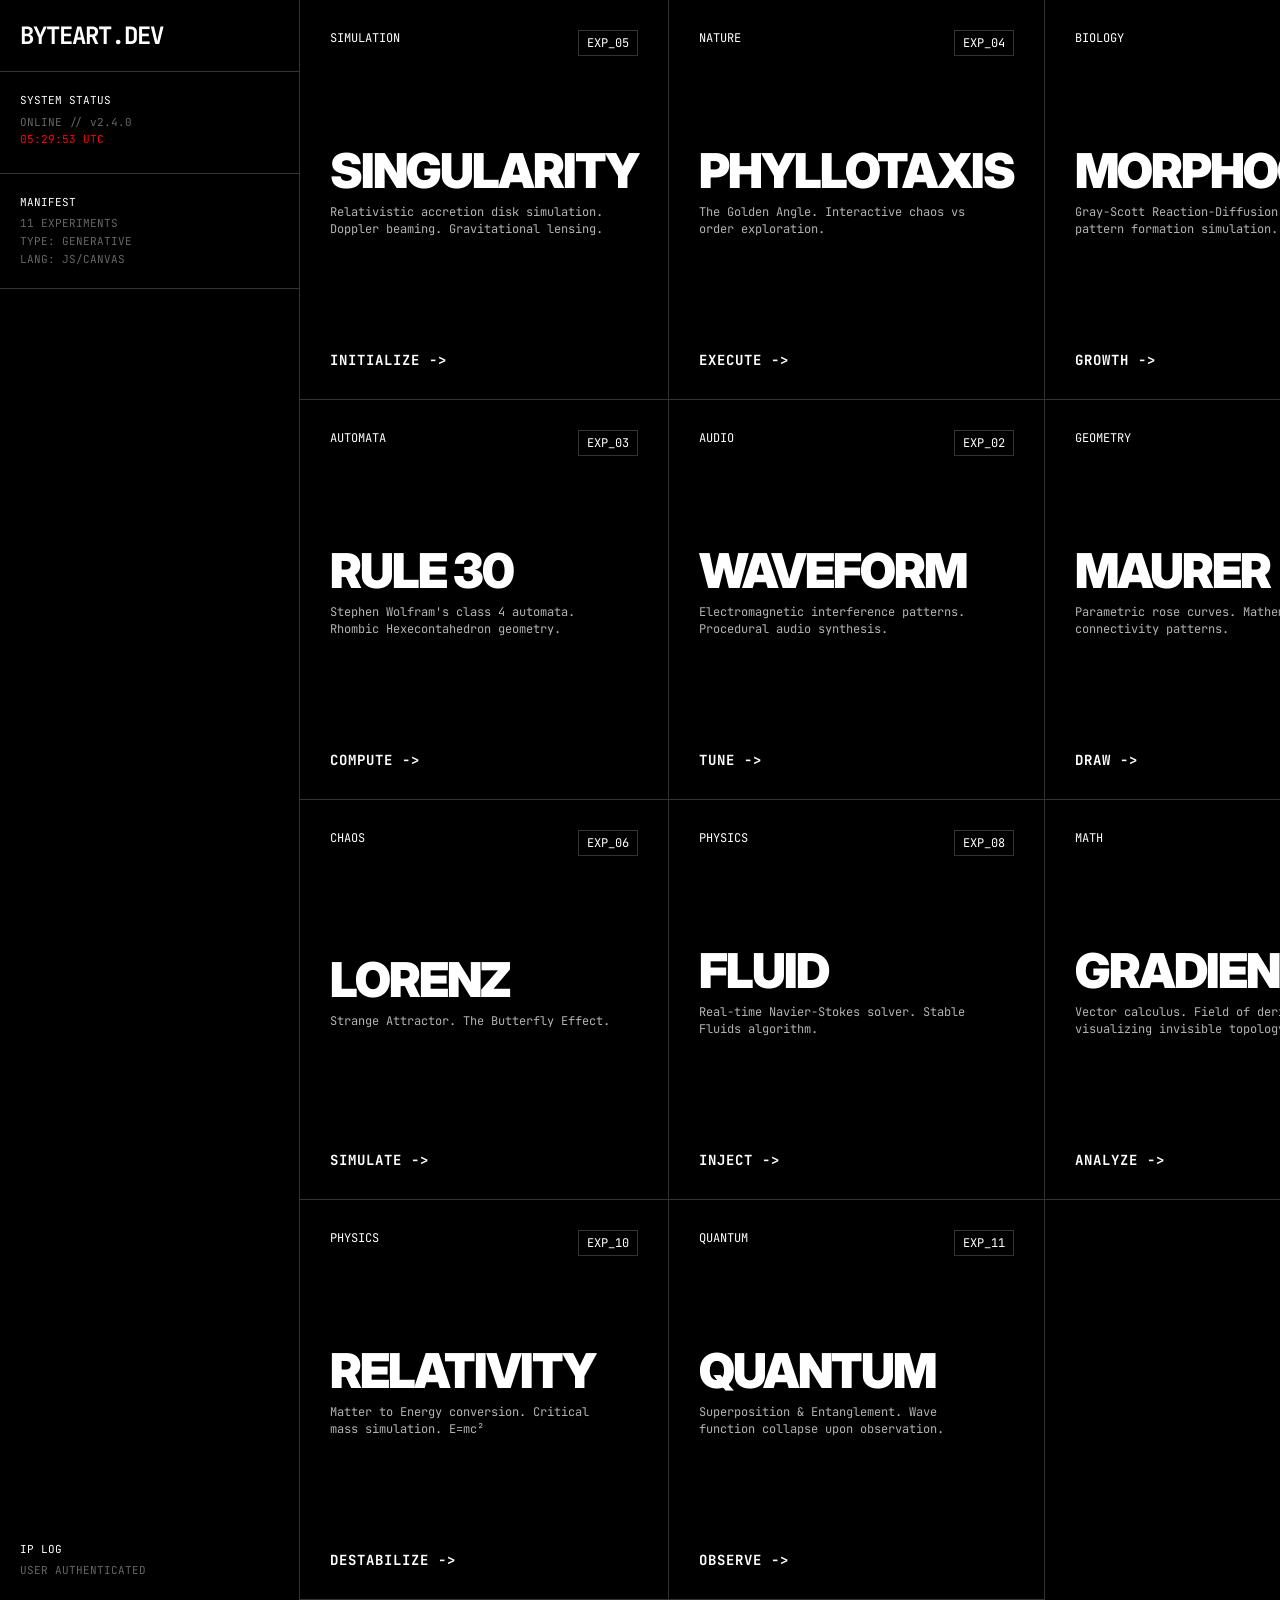
==== index.html @ d31d40f0 "Add files via upload" ====
<!DOCTYPE html>
<html lang="en">

<head>
    <meta charset="UTF-8">
    <meta name="viewport" content="width=device-width, initial-scale=1.0">
    <title>BYTEART // ARCHIVE</title>
    <link rel="icon" type="image/png" href="favicon.png">
    <link rel="preconnect" href="https://fonts.googleapis.com">
    <link rel="preconnect" href="https://fonts.gstatic.com" crossorigin>
    <link
        href="https://fonts.googleapis.com/css2?family=Inter:wght@400;700;900&family=JetBrains+Mono:wght@400;700&display=swap"
        rel="stylesheet">
    <style>
        :root {
            --bg: #000000;
            --fg: #ffffff;
            --grid: #333333;
            --accent: #ff0000;
            /* System Error Red */
            --term: #00ff00;
            /* Terminal Green */
        }

        * {
            box-sizing: border-box;
        }

        body {
            background-color: var(--bg);
            color: var(--fg);
            font-family: 'Inter', sans-serif;
            margin: 0;
            padding: 0;
            font-size: 14px;
            overflow-x: hidden;
        }

        /* GRID SYSTEM */
        .container {
            display: grid;
            grid-template-columns: 300px 1fr;
            min-height: 100vh;
        }

        aside {
            border-right: 1px solid var(--grid);
            padding: 0;
            display: flex;
            flex-direction: column;
        }

        .brand {
            padding: 20px;
            border-bottom: 1px solid var(--grid);
            font-family: 'JetBrains Mono', monospace;
            font-size: 24px;
            font-weight: 700;
            letter-spacing: -1px;
            text-transform: uppercase;
            cursor: default;
        }

        .meta-block {
            padding: 20px;
            border-bottom: 1px solid var(--grid);
            font-family: 'JetBrains Mono', monospace;
            font-size: 11px;
            color: #666;
            line-height: 1.6;
        }

        .meta-block span {
            display: block;
            color: #fff;
            margin-bottom: 4px;
        }

        main {
            display: grid;
            grid-template-columns: repeat(3, 1fr);
            grid-auto-rows: 400px;
        }

        /* CARD BLOCK - Converted to DIV for dual actions */
        .block {
            border-right: 1px solid var(--grid);
            border-bottom: 1px solid var(--grid);
            padding: 30px;
            position: relative;
            display: flex;
            flex-direction: column;
            justify-content: space-between;
            text-decoration: none;
            color: var(--fg);
            transition: all 0.1s linear;
            background: var(--bg);
            cursor: pointer;
        }

        .block:hover {
            background: var(--fg);
            color: var(--bg);
        }

        .block-header {
            display: flex;
            justify-content: space-between;
            align-items: flex-start;
            font-family: 'JetBrains Mono', monospace;
            font-size: 12px;
            text-transform: uppercase;
        }

        .header-end {
            display: flex;
            gap: 10px;
            align-items: center;
        }

        .id-tag {
            border: 1px solid var(--grid);
            padding: 4px 8px;
        }

        .block:hover .id-tag {
            border-color: var(--bg);
        }

        /* SOURCE BUTTON */
        .src-btn {
            font-size: 10px;
            opacity: 0;
            /* Hidden by default */
            font-weight: bold;
        }

        .src-btn:hover {
            text-decoration: underline;
        }

        .block:hover .src-btn {
            opacity: 1;
        }

        h2 {
            font-size: 48px;
            margin: 0;
            letter-spacing: -2px;
            line-height: 0.9;
            font-weight: 900;
        }

        p {
            font-family: 'JetBrains Mono', monospace;
            font-size: 12px;
            max-width: 280px;
            line-height: 1.4;
            margin-bottom: 20px;
            opacity: 0.7;
        }

        .block:hover p {
            opacity: 1;
        }

        .action {
            font-family: 'JetBrains Mono', monospace;
            text-transform: uppercase;
            font-weight: 700;
            letter-spacing: 1px;
        }

        .action::after {
            content: ' ->';
        }

        /* MODAL (HEX DUMP) */
        #term-modal {
            display: none;
            /* Hidden */
            position: fixed;
            top: 0;
            left: 0;
            width: 100vw;
            height: 100vh;
            background: rgba(0, 0, 0, 0.85);
            z-index: 10000;
            justify-content: center;
            align-items: center;
            backdrop-filter: blur(5px);
        }

        #term-window {
            width: 800px;
            height: 600px;
            background: #000;
            border: 1px solid var(--term);
            display: flex;
            flex-direction: column;
            box-shadow: 0 0 20px rgba(0, 255, 0, 0.2);
        }

        #term-head {
            background: var(--term);
            color: #000;
            padding: 5px 10px;
            font-family: 'JetBrains Mono', monospace;
            font-weight: bold;
            display: flex;
            justify-content: space-between;
            font-size: 12px;
        }

        #term-body {
            padding: 20px;
            flex: 1;
            overflow: auto;
            color: var(--term);
            font-family: 'JetBrains Mono', monospace;
            font-size: 12px;
            white-space: pre;
        }

        #close-btn {
            cursor: pointer;
        }

        /* SCROLLBAR */
        ::-webkit-scrollbar {
            width: 8px;
        }

        ::-webkit-scrollbar-track {
            background: #000;
        }

        ::-webkit-scrollbar-thumb {
            background: #333;
        }

        ::-webkit-scrollbar-thumb:hover {
            background: #555;
        }

        /* Mobile */
        @media (max-width: 800px) {
            .container {
                grid-template-columns: 1fr;
            }

            aside {
                border-right: none;
                border-bottom: 1px solid var(--grid);
            }

            main {
                grid-template-columns: 100%;
                border-left: none;
                border-top: 1px solid var(--grid);
                /* Ensure separation if needed, though aside has bottom */
            }

            h2 {
                font-size: 32px;
            }

            #term-window {
                width: 95%;
                height: 80%;
            }
        }
    </style>
</head>

<body>

    <div class="container">

        <aside>
            <div class="brand glitch" data-text="ByteArt.dev">ByteArt.dev</div>

            <div class="meta-block">
                <span>SYSTEM STATUS</span>
                ONLINE // v2.4.0<br>
                <span id="sys-clock" style="color:var(--accent)">--:--:--</span>
            </div>

            <div class="meta-block">
                <span>MANIFEST</span>
                11 EXPERIMENTS<br>
                TYPE: GENERATIVE<br>
                LANG: JS/CANVAS
            </div>

            <div class="meta-block" style="border-bottom: none; margin-top: auto;">
                <span>IP LOG</span>
                USER AUTHENTICATED
            </div>
        </aside>

        <main>

            <!-- Singularity -->
            <div class="block" data-href="animations/singularity.html">
                <div class="block-header">
                    <span>Simulation</span>
                    <div class="header-end">
                        <span class="src-btn" data-src="animations/singularity.html">[SRC]</span>
                        <span class="id-tag">EXP_05</span>
                    </div>
                </div>
                <div>
                    <h2 class="glitch" data-text="SINGULARITY">SINGULARITY</h2>
                    <p>Relativistic accretion disk simulation. Doppler beaming. Gravitational lensing.</p>
                </div>
                <div class="action">Initialize</div>
            </div>

            <!-- Fibonacci -->
            <div class="block" data-href="animations/fibonacci.html">
                <div class="block-header">
                    <span>Nature</span>
                    <div class="header-end">
                        <span class="src-btn" data-src="animations/fibonacci.html">[SRC]</span>
                        <span class="id-tag">EXP_04</span>
                    </div>
                </div>
                <div>
                    <h2 class="glitch" data-text="PHYLLOTAXIS">PHYLLOTAXIS</h2>
                    <p>The Golden Angle. Interactive chaos vs order exploration.</p>
                </div>
                <div class="action">Execute</div>
            </div>

            <!-- Reaction Diffusion -->
            <div class="block" data-href="animations/reaction_diffusion.html">
                <div class="block-header">
                    <span>Biology</span>
                    <div class="header-end">
                        <span class="src-btn" data-src="animations/reaction_diffusion.html">[SRC]</span>
                        <span class="id-tag">EXP_07</span>
                    </div>
                </div>
                <div>
                    <h2 class="glitch" data-text="MORPHOGENESIS">MORPHOGENESIS</h2>
                    <p>Gray-Scott Reaction-Diffusion. Organic pattern formation simulation.</p>
                </div>
                <div class="action">Growth</div>
            </div>

            <!-- Wolfram -->
            <div class="block" data-href="animations/wolfram.html">
                <div class="block-header">
                    <span>Automata</span>
                    <div class="header-end">
                        <span class="src-btn" data-src="animations/wolfram.html">[SRC]</span>
                        <span class="id-tag">EXP_03</span>
                    </div>
                </div>
                <div>
                    <h2 class="glitch" data-text="RULE 30">RULE 30</h2>
                    <p>Stephen Wolfram's class 4 automata. Rhombic Hexecontahedron geometry.</p>
                </div>
                <div class="action">Compute</div>
            </div>

            <!-- Radio -->
            <div class="block" data-href="animations/radio.html">
                <div class="block-header">
                    <span>Audio</span>
                    <div class="header-end">
                        <span class="src-btn" data-src="animations/radio.html">[SRC]</span>
                        <span class="id-tag">EXP_02</span>
                    </div>
                </div>
                <div>
                    <h2 class="glitch" data-text="WAVEFORM">WAVEFORM</h2>
                    <p>Electromagnetic interference patterns. Procedural audio synthesis.</p>
                </div>
                <div class="action">Tune</div>
            </div>

            <!-- Mathematica -->
            <div class="block" data-href="animations/mathematica.html">
                <div class="block-header">
                    <span>Geometry</span>
                    <div class="header-end">
                        <span class="src-btn" data-src="animations/mathematica.html">[SRC]</span>
                        <span class="id-tag">EXP_01</span>
                    </div>
                </div>
                <div>
                    <h2 class="glitch" data-text="MAURER">MAURER</h2>
                    <p>Parametric rose curves. Mathematical connectivity patterns.</p>
                </div>
                <div class="action">Draw</div>
            </div>

            <!-- Lorenz Attractor -->
            <div class="block" data-href="animations/lorenz.html">
                <div class="block-header">
                    <span>Chaos</span>
                    <div class="header-end">
                        <span class="src-btn" data-src="animations/lorenz.html">[SRC]</span>
                        <span class="id-tag">EXP_06</span>
                    </div>
                </div>
                <div>
                    <h2 class="glitch" data-text="LORENZ">LORENZ</h2>
                    <p>Strange Attractor. The Butterfly Effect.</p>
                </div>
                <div class="action">Simulate</div>
            </div>

            <!-- Fluid Dynamics -->
            <div class="block" data-href="animations/fluid.html">
                <div class="block-header">
                    <span>Physics</span>
                    <div class="header-end">
                        <span class="src-btn" data-src="animations/fluid.html">[SRC]</span>
                        <span class="id-tag">EXP_08</span>
                    </div>
                </div>
                <div>
                    <h2 class="glitch" data-text="FLUID">FLUID</h2>
                    <p>Real-time Navier-Stokes solver. Stable Fluids algorithm.</p>
                </div>
                <div class="action">Inject</div>
            </div>

            <!-- Gradient (Calculus) -->
            <div class="block" data-href="animations/gradient.html">
                <div class="block-header">
                    <span>Math</span>
                    <div class="header-end">
                        <span class="src-btn" data-src="animations/gradient.html">[SRC]</span>
                        <span class="id-tag">EXP_09</span>
                    </div>
                </div>
                <div>
                    <h2 class="glitch" data-text="GRADIENT">GRADIENT</h2>
                    <p>Vector calculus. Field of derivatives visualizing invisible topology.</p>
                </div>
                <div class="action">Analyze</div>
            </div>

            <!-- Relativity (Physics) -->
            <div class="block" data-href="animations/relativity.html">
                <div class="block-header">
                    <span>Physics</span>
                    <div class="header-end">
                        <span class="src-btn" data-src="animations/relativity.html">[SRC]</span>
                        <span class="id-tag">EXP_10</span>
                    </div>
                </div>
                <div>
                    <h2 class="glitch" data-text="RELATIVITY">RELATIVITY</h2>
                    <p>Matter to Energy conversion. Critical mass simulation. E=mc²</p>
                </div>
                <div class="action">Destabilize</div>
            </div>

            <!-- Quantum (Physics) -->
            <div class="block" data-href="animations/quantum.html">
                <div class="block-header">
                    <span>Quantum</span>
                    <div class="header-end">
                        <span class="src-btn" data-src="animations/quantum.html">[SRC]</span>
                        <span class="id-tag">EXP_11</span>
                    </div>
                </div>
                <div>
                    <h2 class="glitch" data-text="QUANTUM">QUANTUM</h2>
                    <p>Superposition & Entanglement. Wave function collapse upon observation.</p>
                </div>
                <div class="action">Observe</div>
            </div>

        </main>
    </div>

    <!-- BOOT SEQUENCE OVERLAY -->
    <div id="boot"
        style="position:fixed; top:0; left:0; width:100vw; height:100vh; background:#000; color:#fff; font-family:'JetBrains Mono', monospace; padding:20px; z-index:9999; display:flex; flex-direction:column; justify-content:flex-end; font-size:12px; pointer-events:none;">
        <div id="boot-log" style="display:flex; flex-direction:column-reverse;"></div>
    </div>

    <!-- HEX DUMP MODAL -->
    <div id="term-modal">
        <div id="term-window">
            <div id="term-head">
                <span>SOURCE_CODE_VIEWER // V1.0</span>
                <span id="close-btn">[X]</span>
            </div>
            <div id="term-body" class="scrollbar">
                <!-- Content injected here -->
            </div>
        </div>
    </div>

    <script>
        // --- 1. CLOCK ---
        function updateClock() {
            const now = new Date();
            const timeStr = now.toISOString().split('T')[1].split('.')[0] + " UTC";
            const el = document.getElementById('sys-clock');
            if (el) el.innerText = timeStr;
        }
        setInterval(updateClock, 1000);
        updateClock();

        // --- 2. AUDIO ENGINE ---
        const AudioSys = {
            ctx: null,
            init: function () {
                if (!this.ctx) {
                    this.ctx = new (window.AudioContext || window.webkitAudioContext)();
                }
                // Always try to resume if suspended
                if (this.ctx.state === 'suspended') {
                    this.ctx.resume();
                }
            },
            playClick: function () {
                if (!this.ctx) return;
                const osc = this.ctx.createOscillator();
                const gain = this.ctx.createGain();
                osc.connect(gain);
                gain.connect(this.ctx.destination);

                osc.type = 'square';
                osc.frequency.setValueAtTime(800, this.ctx.currentTime);
                osc.frequency.exponentialRampToValueAtTime(100, this.ctx.currentTime + 0.05);

                gain.gain.setValueAtTime(0.05, this.ctx.currentTime);
                gain.gain.exponentialRampToValueAtTime(0.001, this.ctx.currentTime + 0.05);

                osc.start();
                osc.stop(this.ctx.currentTime + 0.05);
            },
            playHover: function () {
                if (!this.ctx) return;
                // Double check state
                if (this.ctx.state === 'suspended') {
                    this.ctx.resume();
                }

                const osc = this.ctx.createOscillator();
                const gain = this.ctx.createGain();
                osc.type = 'sine';
                osc.frequency.setValueAtTime(400, this.ctx.currentTime);
                gain.gain.setValueAtTime(0.02, this.ctx.currentTime);
                gain.gain.linearRampToValueAtTime(0, this.ctx.currentTime + 0.03);

                osc.connect(gain);
                gain.connect(this.ctx.destination);
                osc.start();
                osc.stop(this.ctx.currentTime + 0.03);
            }
        };

        // Global unlock and interaction sound
        document.addEventListener('click', () => {
            AudioSys.init();
            AudioSys.playClick();
        });

        // --- 3. NAVIGATION & INTERACTIONS ---
        document.querySelectorAll('.block').forEach(b => {
            // Hover Audio
            b.addEventListener('mouseenter', () => {
                AudioSys.init();
                AudioSys.playHover();
            });

            // Navigation
            b.addEventListener('click', (e) => {
                // If clicked source button, don't navigate
                if (e.target.classList.contains('src-btn')) return;

                AudioSys.init();
                // AudioSys.playClick(); // Handled by global listener via bubbling

                // Delay to allow audio to play
                setTimeout(() => {
                    window.location.href = b.dataset.href;
                }, 150);
            });
        });

        // --- 4. GLITCH EFFECT ---
        const chars = "ABCDEFGHIJKLMNOPQRSTUVWXYZ0123456789!@#$%^&*";
        document.querySelectorAll('.glitch').forEach(el => {
            const original = el.dataset.text;
            let interval = null;

            el.addEventListener('mouseenter', () => {
                let iteration = 0;
                clearInterval(interval);

                interval = setInterval(() => {
                    el.innerText = original
                        .split("")
                        .map((letter, index) => {
                            if (index < iteration) {
                                return original[index];
                            }
                            return chars[Math.floor(Math.random() * chars.length)];
                        })
                        .join("");

                    if (iteration >= original.length) {
                        clearInterval(interval);
                    }

                    iteration += 1 / 3;
                }, 30);
            });

            // Safety restore on leave (sometimes hover out happens fast)
            el.addEventListener('mouseleave', () => {
                clearInterval(interval);
                el.innerText = original;
            });
        });

        // --- 5. SOURCE VIEWER ---
        const modal = document.getElementById('term-modal');
        const termBody = document.getElementById('term-body');
        const closeBtn = document.getElementById('close-btn');

        document.querySelectorAll('.src-btn').forEach(btn => {
            btn.addEventListener('click', (e) => {
                e.stopPropagation(); // Don't trigger block nav
                const url = btn.dataset.src;

                // Open Modal
                modal.style.display = 'flex';
                termBody.innerText = "FETCHING SOURCE DATA...\nDownloading " + url + "...";

                // Check for file protocol restriction
                if (window.location.protocol === 'file:') {
                    termBody.innerText = "ERROR: Cannot fetch source code via file protocol.\nSecurity restrictions prevent reading local files directly.\nPlease run this site via a local server (e.g. VS Code Live Server).";
                    return;
                }

                // Fetch
                fetch(url)
                    .then(res => {
                        if (!res.ok) throw new Error(`HTTP error! status: ${res.status}`);
                        return res.text();
                    })
                    .then(html => {
                        // Match content inside script tags (robust)
                        const scriptMatch = html.match(/<script[^>]*>([\s\S]*?)<\/script>/i);
                        if (scriptMatch && scriptMatch[1]) {
                            // Indent cleanup - remove first level of indentation if common
                            const code = scriptMatch[1].replace(/^\n/, '');
                            termBody.innerText = code;
                        } else {
                            termBody.innerText = "NO SCRIPT TAG FOUND IN TARGET.";
                        }
                    })
                    .catch(err => {
                        termBody.innerText = "ERROR LOADING SOURCE:\n" + err;
                    });
            });
        });

        closeBtn.addEventListener('click', () => {
            modal.style.display = 'none';
        });

        // --- 6. BOOT SEQUENCE ---
        const bootEl = document.getElementById('boot');
        const logEl = document.getElementById('boot-log');
        const logs = [
            "SYSTEM READY.",
            "INITIALIZING NEURAL LINK...",
            "LOADING ASSETS...",
            "MOUNTING /DEV/SDA1... OK",
            "CHECKING MEMORY... OK",
            "BYTEART KERNEL V2.4.0"
        ];

        if (sessionStorage.getItem('booted')) {
            bootEl.style.display = 'none';
        } else {
            let line = 0;
            const interval = setInterval(() => {
                const div = document.createElement('div');
                div.innerText = "> " + logs[line];
                logEl.insertBefore(div, logEl.firstChild);

                line++;
                if (line >= logs.length) {
                    clearInterval(interval);
                    setTimeout(() => {
                        bootEl.style.opacity = 0;
                        bootEl.style.transition = 'opacity 0.5s';
                        setTimeout(() => bootEl.style.display = 'none', 500);
                        sessionStorage.setItem('booted', 'true');
                    }, 500);
                }
            }, 100);
        }

        // --- 7. SCREENSAVER PROTOCOL ---
        let idleTime = 0;
        let screensaverActive = false;

        // Timer
        setInterval(() => {
            idleTime++;
            if (idleTime > 30 && !screensaverActive) { // 30 seconds
                activateScreensaver();
            }
        }, 1000);

        function resetIdle() {
            idleTime = 0;
            if (screensaverActive) {
                deactivateScreensaver();
            }
        }

        function activateScreensaver() {
            screensaverActive = true;

            // Iframe
            const saver = document.createElement('iframe');
            saver.id = 'screensaver';
            saver.src = 'animations/dream.html';
            saver.style.position = 'fixed';
            saver.style.top = '0';
            saver.style.left = '0';
            saver.style.width = '100vw';
            saver.style.height = '100vh';
            saver.style.border = 'none';
            saver.style.zIndex = '9998';
            saver.style.transition = 'opacity 1s';
            saver.style.opacity = '0';

            // Input Capture Layer (Transparent Div on top of iframe)
            // This ensures events bubble to window instead of being eaten by iframe
            const blocker = document.createElement('div');
            blocker.id = 'screensaver-overlay';
            blocker.style.position = 'fixed';
            blocker.style.top = '0';
            blocker.style.left = '0';
            blocker.style.width = '100vw';
            blocker.style.height = '100vh';
            blocker.style.zIndex = '9999';
            blocker.style.background = 'transparent';

            document.body.appendChild(saver);
            document.body.appendChild(blocker);

            // Fade in
            requestAnimationFrame(() => {
                saver.style.opacity = '1';
            });
        }

        function deactivateScreensaver() {
            screensaverActive = false;
            const saver = document.getElementById('screensaver');
            const blocker = document.getElementById('screensaver-overlay');

            if (saver) {
                saver.style.opacity = '0';
                setTimeout(() => {
                    if (saver.parentNode) saver.parentNode.removeChild(saver);
                }, 1000);
            }
            // Remove blocker immediately to restore interaction
            if (blocker && blocker.parentNode) {
                blocker.parentNode.removeChild(blocker);
            }
        }

        // Reset inputs
        window.addEventListener('mousemove', resetIdle);
        window.addEventListener('click', resetIdle);
        window.addEventListener('keydown', resetIdle);
        window.addEventListener('touchstart', resetIdle);
        window.addEventListener('scroll', resetIdle);
    </script>
</body>

</html>
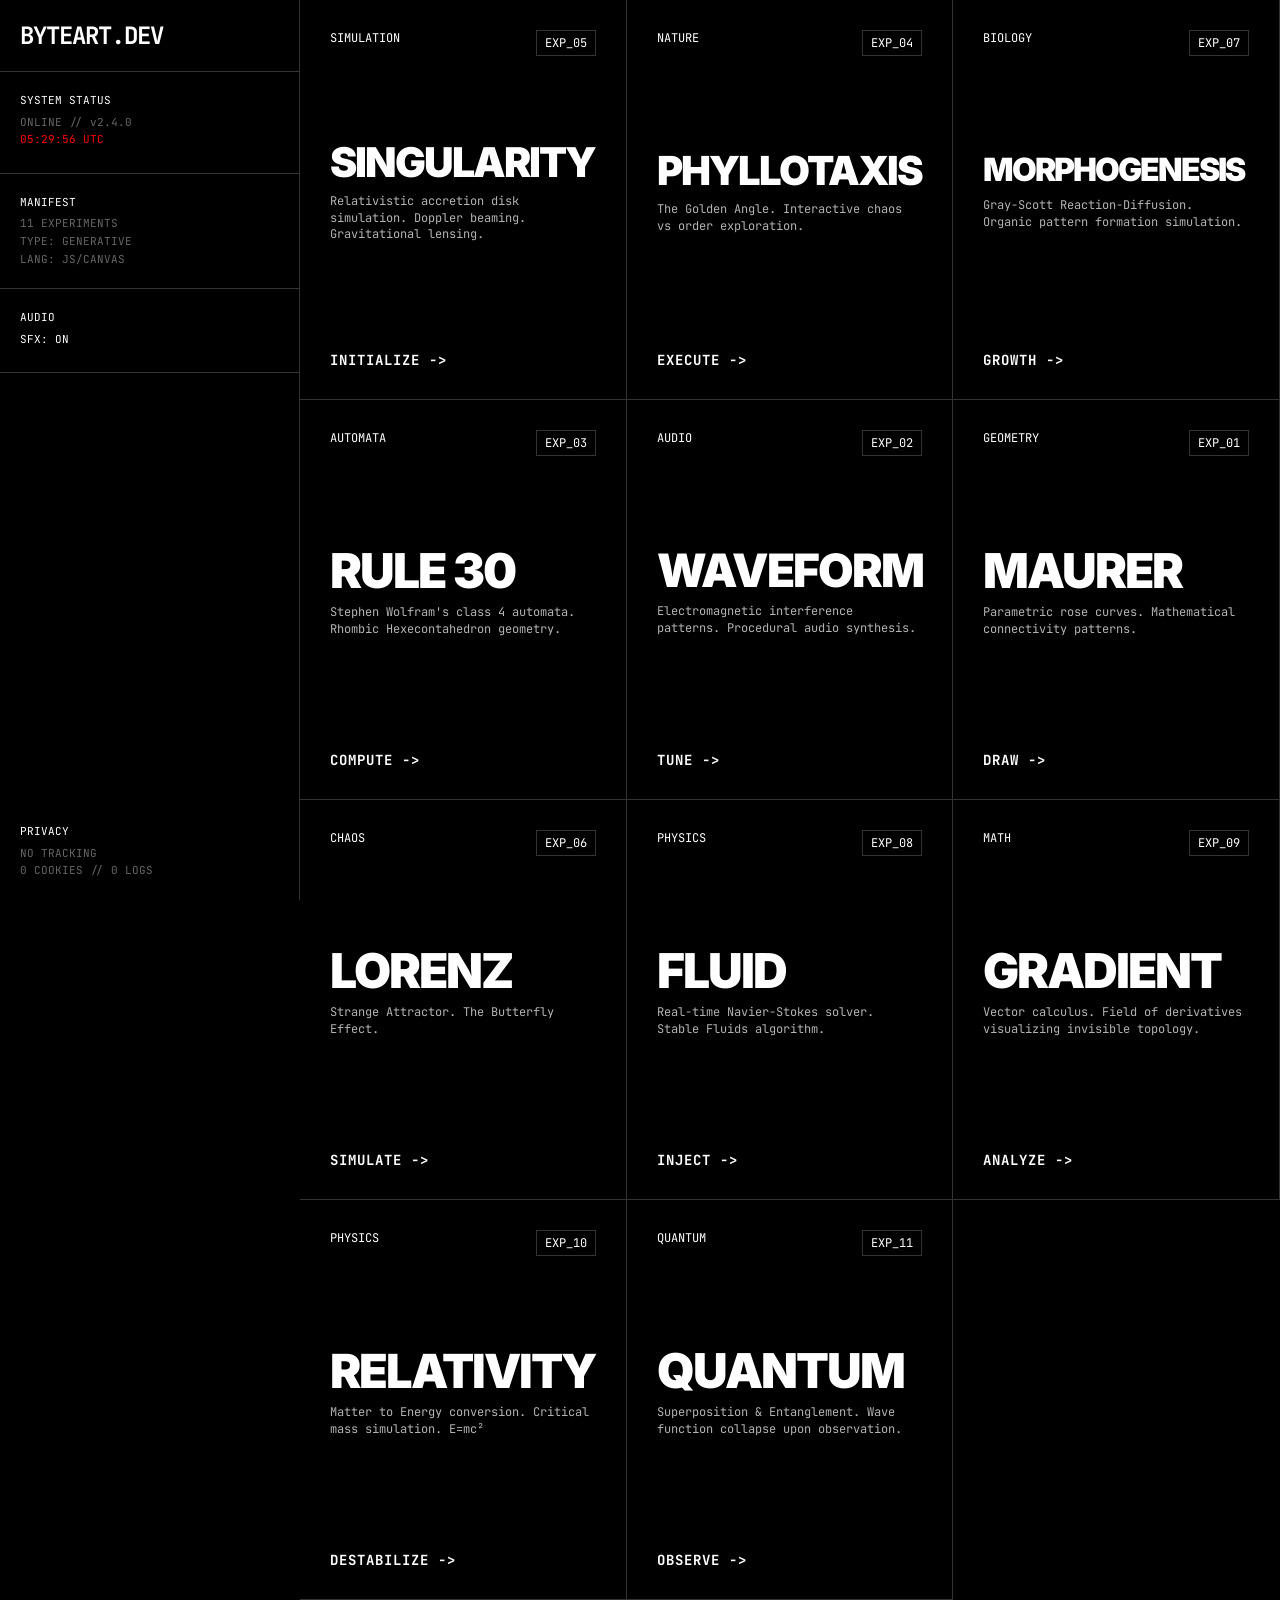
==== commit 7176fe65: "Modernize interface: a11y, self-hosted fonts, back navigation - Extract interface CSS/JS into assets" ====
--- a/index.html
+++ b/index.html
@@ -1,792 +1,247 @@
-<!DOCTYPE html>
-<html lang="en">
-
-<head>
-    <meta charset="UTF-8">
-    <meta name="viewport" content="width=device-width, initial-scale=1.0">
-    <title>BYTEART // ARCHIVE</title>
-    <link rel="icon" type="image/png" href="favicon.png">
-    <link rel="preconnect" href="https://fonts.googleapis.com">
-    <link rel="preconnect" href="https://fonts.gstatic.com" crossorigin>
-    <link
-        href="https://fonts.googleapis.com/css2?family=Inter:wght@400;700;900&family=JetBrains+Mono:wght@400;700&display=swap"
-        rel="stylesheet">
-    <style>
-        :root {
-            --bg: #000000;
-            --fg: #ffffff;
-            --grid: #333333;
-            --accent: #ff0000;
-            /* System Error Red */
-            --term: #00ff00;
-            /* Terminal Green */
-        }
-
-        * {
-            box-sizing: border-box;
-        }
-
-        body {
-            background-color: var(--bg);
-            color: var(--fg);
-            font-family: 'Inter', sans-serif;
-            margin: 0;
-            padding: 0;
-            font-size: 14px;
-            overflow-x: hidden;
-        }
-
-        /* GRID SYSTEM */
-        .container {
-            display: grid;
-            grid-template-columns: 300px 1fr;
-            min-height: 100vh;
-        }
-
-        aside {
-            border-right: 1px solid var(--grid);
-            padding: 0;
-            display: flex;
-            flex-direction: column;
-        }
-
-        .brand {
-            padding: 20px;
-            border-bottom: 1px solid var(--grid);
-            font-family: 'JetBrains Mono', monospace;
-            font-size: 24px;
-            font-weight: 700;
-            letter-spacing: -1px;
-            text-transform: uppercase;
-            cursor: default;
-        }
-
-        .meta-block {
-            padding: 20px;
-            border-bottom: 1px solid var(--grid);
-            font-family: 'JetBrains Mono', monospace;
-            font-size: 11px;
-            color: #666;
-            line-height: 1.6;
-        }
-
-        .meta-block span {
-            display: block;
-            color: #fff;
-            margin-bottom: 4px;
-        }
-
-        main {
-            display: grid;
-            grid-template-columns: repeat(3, 1fr);
-            grid-auto-rows: 400px;
-        }
-
-        /* CARD BLOCK - Converted to DIV for dual actions */
-        .block {
-            border-right: 1px solid var(--grid);
-            border-bottom: 1px solid var(--grid);
-            padding: 30px;
-            position: relative;
-            display: flex;
-            flex-direction: column;
-            justify-content: space-between;
-            text-decoration: none;
-            color: var(--fg);
-            transition: all 0.1s linear;
-            background: var(--bg);
-            cursor: pointer;
-        }
-
-        .block:hover {
-            background: var(--fg);
-            color: var(--bg);
-        }
-
-        .block-header {
-            display: flex;
-            justify-content: space-between;
-            align-items: flex-start;
-            font-family: 'JetBrains Mono', monospace;
-            font-size: 12px;
-            text-transform: uppercase;
-        }
-
-        .header-end {
-            display: flex;
-            gap: 10px;
-            align-items: center;
-        }
-
-        .id-tag {
-            border: 1px solid var(--grid);
-            padding: 4px 8px;
-        }
-
-        .block:hover .id-tag {
-            border-color: var(--bg);
-        }
-
-        /* SOURCE BUTTON */
-        .src-btn {
-            font-size: 10px;
-            opacity: 0;
-            /* Hidden by default */
-            font-weight: bold;
-        }
-
-        .src-btn:hover {
-            text-decoration: underline;
-        }
-
-        .block:hover .src-btn {
-            opacity: 1;
-        }
-
-        h2 {
-            font-size: 48px;
-            margin: 0;
-            letter-spacing: -2px;
-            line-height: 0.9;
-            font-weight: 900;
-        }
-
-        p {
-            font-family: 'JetBrains Mono', monospace;
-            font-size: 12px;
-            max-width: 280px;
-            line-height: 1.4;
-            margin-bottom: 20px;
-            opacity: 0.7;
-        }
-
-        .block:hover p {
-            opacity: 1;
-        }
-
-        .action {
-            font-family: 'JetBrains Mono', monospace;
-            text-transform: uppercase;
-            font-weight: 700;
-            letter-spacing: 1px;
-        }
-
-        .action::after {
-            content: ' ->';
-        }
-
-        /* MODAL (HEX DUMP) */
-        #term-modal {
-            display: none;
-            /* Hidden */
-            position: fixed;
-            top: 0;
-            left: 0;
-            width: 100vw;
-            height: 100vh;
-            background: rgba(0, 0, 0, 0.85);
-            z-index: 10000;
-            justify-content: center;
-            align-items: center;
-            backdrop-filter: blur(5px);
-        }
-
-        #term-window {
-            width: 800px;
-            height: 600px;
-            background: #000;
-            border: 1px solid var(--term);
-            display: flex;
-            flex-direction: column;
-            box-shadow: 0 0 20px rgba(0, 255, 0, 0.2);
-        }
-
-        #term-head {
-            background: var(--term);
-            color: #000;
-            padding: 5px 10px;
-            font-family: 'JetBrains Mono', monospace;
-            font-weight: bold;
-            display: flex;
-            justify-content: space-between;
-            font-size: 12px;
-        }
-
-        #term-body {
-            padding: 20px;
-            flex: 1;
-            overflow: auto;
-            color: var(--term);
-            font-family: 'JetBrains Mono', monospace;
-            font-size: 12px;
-            white-space: pre;
-        }
-
-        #close-btn {
-            cursor: pointer;
-        }
-
-        /* SCROLLBAR */
-        ::-webkit-scrollbar {
-            width: 8px;
-        }
-
-        ::-webkit-scrollbar-track {
-            background: #000;
-        }
-
-        ::-webkit-scrollbar-thumb {
-            background: #333;
-        }
-
-        ::-webkit-scrollbar-thumb:hover {
-            background: #555;
-        }
-
-        /* Mobile */
-        @media (max-width: 800px) {
-            .container {
-                grid-template-columns: 1fr;
-            }
-
-            aside {
-                border-right: none;
-                border-bottom: 1px solid var(--grid);
-            }
-
-            main {
-                grid-template-columns: 100%;
-                border-left: none;
-                border-top: 1px solid var(--grid);
-                /* Ensure separation if needed, though aside has bottom */
-            }
-
-            h2 {
-                font-size: 32px;
-            }
-
-            #term-window {
-                width: 95%;
-                height: 80%;
-            }
-        }
-    </style>
-</head>
-
-<body>
-
-    <div class="container">
-
-        <aside>
-            <div class="brand glitch" data-text="ByteArt.dev">ByteArt.dev</div>
-
-            <div class="meta-block">
-                <span>SYSTEM STATUS</span>
-                ONLINE // v2.4.0<br>
-                <span id="sys-clock" style="color:var(--accent)">--:--:--</span>
-            </div>
-
-            <div class="meta-block">
-                <span>MANIFEST</span>
-                11 EXPERIMENTS<br>
-                TYPE: GENERATIVE<br>
-                LANG: JS/CANVAS
-            </div>
-
-            <div class="meta-block" style="border-bottom: none; margin-top: auto;">
-                <span>IP LOG</span>
-                USER AUTHENTICATED
-            </div>
-        </aside>
-
-        <main>
-
-            <!-- Singularity -->
-            <div class="block" data-href="animations/singularity.html">
-                <div class="block-header">
-                    <span>Simulation</span>
-                    <div class="header-end">
-                        <span class="src-btn" data-src="animations/singularity.html">[SRC]</span>
-                        <span class="id-tag">EXP_05</span>
-                    </div>
-                </div>
-                <div>
-                    <h2 class="glitch" data-text="SINGULARITY">SINGULARITY</h2>
-                    <p>Relativistic accretion disk simulation. Doppler beaming. Gravitational lensing.</p>
-                </div>
-                <div class="action">Initialize</div>
-            </div>
-
-            <!-- Fibonacci -->
-            <div class="block" data-href="animations/fibonacci.html">
-                <div class="block-header">
-                    <span>Nature</span>
-                    <div class="header-end">
-                        <span class="src-btn" data-src="animations/fibonacci.html">[SRC]</span>
-                        <span class="id-tag">EXP_04</span>
-                    </div>
-                </div>
-                <div>
-                    <h2 class="glitch" data-text="PHYLLOTAXIS">PHYLLOTAXIS</h2>
-                    <p>The Golden Angle. Interactive chaos vs order exploration.</p>
-                </div>
-                <div class="action">Execute</div>
-            </div>
-
-            <!-- Reaction Diffusion -->
-            <div class="block" data-href="animations/reaction_diffusion.html">
-                <div class="block-header">
-                    <span>Biology</span>
-                    <div class="header-end">
-                        <span class="src-btn" data-src="animations/reaction_diffusion.html">[SRC]</span>
-                        <span class="id-tag">EXP_07</span>
-                    </div>
-                </div>
-                <div>
-                    <h2 class="glitch" data-text="MORPHOGENESIS">MORPHOGENESIS</h2>
-                    <p>Gray-Scott Reaction-Diffusion. Organic pattern formation simulation.</p>
-                </div>
-                <div class="action">Growth</div>
-            </div>
-
-            <!-- Wolfram -->
-            <div class="block" data-href="animations/wolfram.html">
-                <div class="block-header">
-                    <span>Automata</span>
-                    <div class="header-end">
-                        <span class="src-btn" data-src="animations/wolfram.html">[SRC]</span>
-                        <span class="id-tag">EXP_03</span>
-                    </div>
-                </div>
-                <div>
-                    <h2 class="glitch" data-text="RULE 30">RULE 30</h2>
-                    <p>Stephen Wolfram's class 4 automata. Rhombic Hexecontahedron geometry.</p>
-                </div>
-                <div class="action">Compute</div>
-            </div>
-
-            <!-- Radio -->
-            <div class="block" data-href="animations/radio.html">
-                <div class="block-header">
-                    <span>Audio</span>
-                    <div class="header-end">
-                        <span class="src-btn" data-src="animations/radio.html">[SRC]</span>
-                        <span class="id-tag">EXP_02</span>
-                    </div>
-                </div>
-                <div>
-                    <h2 class="glitch" data-text="WAVEFORM">WAVEFORM</h2>
-                    <p>Electromagnetic interference patterns. Procedural audio synthesis.</p>
-                </div>
-                <div class="action">Tune</div>
-            </div>
-
-            <!-- Mathematica -->
-            <div class="block" data-href="animations/mathematica.html">
-                <div class="block-header">
-                    <span>Geometry</span>
-                    <div class="header-end">
-                        <span class="src-btn" data-src="animations/mathematica.html">[SRC]</span>
-                        <span class="id-tag">EXP_01</span>
-                    </div>
-                </div>
-                <div>
-                    <h2 class="glitch" data-text="MAURER">MAURER</h2>
-                    <p>Parametric rose curves. Mathematical connectivity patterns.</p>
-                </div>
-                <div class="action">Draw</div>
-            </div>
-
-            <!-- Lorenz Attractor -->
-            <div class="block" data-href="animations/lorenz.html">
-                <div class="block-header">
-                    <span>Chaos</span>
-                    <div class="header-end">
-                        <span class="src-btn" data-src="animations/lorenz.html">[SRC]</span>
-                        <span class="id-tag">EXP_06</span>
-                    </div>
-                </div>
-                <div>
-                    <h2 class="glitch" data-text="LORENZ">LORENZ</h2>
-                    <p>Strange Attractor. The Butterfly Effect.</p>
-                </div>
-                <div class="action">Simulate</div>
-            </div>
-
-            <!-- Fluid Dynamics -->
-            <div class="block" data-href="animations/fluid.html">
-                <div class="block-header">
-                    <span>Physics</span>
-                    <div class="header-end">
-                        <span class="src-btn" data-src="animations/fluid.html">[SRC]</span>
-                        <span class="id-tag">EXP_08</span>
-                    </div>
-                </div>
-                <div>
-                    <h2 class="glitch" data-text="FLUID">FLUID</h2>
-                    <p>Real-time Navier-Stokes solver. Stable Fluids algorithm.</p>
-                </div>
-                <div class="action">Inject</div>
-            </div>
-
-            <!-- Gradient (Calculus) -->
-            <div class="block" data-href="animations/gradient.html">
-                <div class="block-header">
-                    <span>Math</span>
-                    <div class="header-end">
-                        <span class="src-btn" data-src="animations/gradient.html">[SRC]</span>
-                        <span class="id-tag">EXP_09</span>
-                    </div>
-                </div>
-                <div>
-                    <h2 class="glitch" data-text="GRADIENT">GRADIENT</h2>
-                    <p>Vector calculus. Field of derivatives visualizing invisible topology.</p>
-                </div>
-                <div class="action">Analyze</div>
-            </div>
-
-            <!-- Relativity (Physics) -->
-            <div class="block" data-href="animations/relativity.html">
-                <div class="block-header">
-                    <span>Physics</span>
-                    <div class="header-end">
-                        <span class="src-btn" data-src="animations/relativity.html">[SRC]</span>
-                        <span class="id-tag">EXP_10</span>
-                    </div>
-                </div>
-                <div>
-                    <h2 class="glitch" data-text="RELATIVITY">RELATIVITY</h2>
-                    <p>Matter to Energy conversion. Critical mass simulation. E=mc²</p>
-                </div>
-                <div class="action">Destabilize</div>
-            </div>
-
-            <!-- Quantum (Physics) -->
-            <div class="block" data-href="animations/quantum.html">
-                <div class="block-header">
-                    <span>Quantum</span>
-                    <div class="header-end">
-                        <span class="src-btn" data-src="animations/quantum.html">[SRC]</span>
-                        <span class="id-tag">EXP_11</span>
-                    </div>
-                </div>
-                <div>
-                    <h2 class="glitch" data-text="QUANTUM">QUANTUM</h2>
-                    <p>Superposition & Entanglement. Wave function collapse upon observation.</p>
-                </div>
-                <div class="action">Observe</div>
-            </div>
-
-        </main>
-    </div>
-
-    <!-- BOOT SEQUENCE OVERLAY -->
-    <div id="boot"
-        style="position:fixed; top:0; left:0; width:100vw; height:100vh; background:#000; color:#fff; font-family:'JetBrains Mono', monospace; padding:20px; z-index:9999; display:flex; flex-direction:column; justify-content:flex-end; font-size:12px; pointer-events:none;">
-        <div id="boot-log" style="display:flex; flex-direction:column-reverse;"></div>
-    </div>
-
-    <!-- HEX DUMP MODAL -->
-    <div id="term-modal">
-        <div id="term-window">
-            <div id="term-head">
-                <span>SOURCE_CODE_VIEWER // V1.0</span>
-                <span id="close-btn">[X]</span>
-            </div>
-            <div id="term-body" class="scrollbar">
-                <!-- Content injected here -->
-            </div>
-        </div>
-    </div>
-
-    <script>
-        // --- 1. CLOCK ---
-        function updateClock() {
-            const now = new Date();
-            const timeStr = now.toISOString().split('T')[1].split('.')[0] + " UTC";
-            const el = document.getElementById('sys-clock');
-            if (el) el.innerText = timeStr;
-        }
-        setInterval(updateClock, 1000);
-        updateClock();
-
-        // --- 2. AUDIO ENGINE ---
-        const AudioSys = {
-            ctx: null,
-            init: function () {
-                if (!this.ctx) {
-                    this.ctx = new (window.AudioContext || window.webkitAudioContext)();
-                }
-                // Always try to resume if suspended
-                if (this.ctx.state === 'suspended') {
-                    this.ctx.resume();
-                }
-            },
-            playClick: function () {
-                if (!this.ctx) return;
-                const osc = this.ctx.createOscillator();
-                const gain = this.ctx.createGain();
-                osc.connect(gain);
-                gain.connect(this.ctx.destination);
-
-                osc.type = 'square';
-                osc.frequency.setValueAtTime(800, this.ctx.currentTime);
-                osc.frequency.exponentialRampToValueAtTime(100, this.ctx.currentTime + 0.05);
-
-                gain.gain.setValueAtTime(0.05, this.ctx.currentTime);
-                gain.gain.exponentialRampToValueAtTime(0.001, this.ctx.currentTime + 0.05);
-
-                osc.start();
-                osc.stop(this.ctx.currentTime + 0.05);
-            },
-            playHover: function () {
-                if (!this.ctx) return;
-                // Double check state
-                if (this.ctx.state === 'suspended') {
-                    this.ctx.resume();
-                }
-
-                const osc = this.ctx.createOscillator();
-                const gain = this.ctx.createGain();
-                osc.type = 'sine';
-                osc.frequency.setValueAtTime(400, this.ctx.currentTime);
-                gain.gain.setValueAtTime(0.02, this.ctx.currentTime);
-                gain.gain.linearRampToValueAtTime(0, this.ctx.currentTime + 0.03);
-
-                osc.connect(gain);
-                gain.connect(this.ctx.destination);
-                osc.start();
-                osc.stop(this.ctx.currentTime + 0.03);
-            }
-        };
-
-        // Global unlock and interaction sound
-        document.addEventListener('click', () => {
-            AudioSys.init();
-            AudioSys.playClick();
-        });
-
-        // --- 3. NAVIGATION & INTERACTIONS ---
-        document.querySelectorAll('.block').forEach(b => {
-            // Hover Audio
-            b.addEventListener('mouseenter', () => {
-                AudioSys.init();
-                AudioSys.playHover();
-            });
-
-            // Navigation
-            b.addEventListener('click', (e) => {
-                // If clicked source button, don't navigate
-                if (e.target.classList.contains('src-btn')) return;
-
-                AudioSys.init();
-                // AudioSys.playClick(); // Handled by global listener via bubbling
-
-                // Delay to allow audio to play
-                setTimeout(() => {
-                    window.location.href = b.dataset.href;
-                }, 150);
-            });
-        });
-
-        // --- 4. GLITCH EFFECT ---
-        const chars = "ABCDEFGHIJKLMNOPQRSTUVWXYZ0123456789!@#$%^&*";
-        document.querySelectorAll('.glitch').forEach(el => {
-            const original = el.dataset.text;
-            let interval = null;
-
-            el.addEventListener('mouseenter', () => {
-                let iteration = 0;
-                clearInterval(interval);
-
-                interval = setInterval(() => {
-                    el.innerText = original
-                        .split("")
-                        .map((letter, index) => {
-                            if (index < iteration) {
-                                return original[index];
-                            }
-                            return chars[Math.floor(Math.random() * chars.length)];
-                        })
-                        .join("");
-
-                    if (iteration >= original.length) {
-                        clearInterval(interval);
-                    }
-
-                    iteration += 1 / 3;
-                }, 30);
-            });
-
-            // Safety restore on leave (sometimes hover out happens fast)
-            el.addEventListener('mouseleave', () => {
-                clearInterval(interval);
-                el.innerText = original;
-            });
-        });
-
-        // --- 5. SOURCE VIEWER ---
-        const modal = document.getElementById('term-modal');
-        const termBody = document.getElementById('term-body');
-        const closeBtn = document.getElementById('close-btn');
-
-        document.querySelectorAll('.src-btn').forEach(btn => {
-            btn.addEventListener('click', (e) => {
-                e.stopPropagation(); // Don't trigger block nav
-                const url = btn.dataset.src;
-
-                // Open Modal
-                modal.style.display = 'flex';
-                termBody.innerText = "FETCHING SOURCE DATA...\nDownloading " + url + "...";
-
-                // Check for file protocol restriction
-                if (window.location.protocol === 'file:') {
-                    termBody.innerText = "ERROR: Cannot fetch source code via file protocol.\nSecurity restrictions prevent reading local files directly.\nPlease run this site via a local server (e.g. VS Code Live Server).";
-                    return;
-                }
-
-                // Fetch
-                fetch(url)
-                    .then(res => {
-                        if (!res.ok) throw new Error(`HTTP error! status: ${res.status}`);
-                        return res.text();
-                    })
-                    .then(html => {
-                        // Match content inside script tags (robust)
-                        const scriptMatch = html.match(/<script[^>]*>([\s\S]*?)<\/script>/i);
-                        if (scriptMatch && scriptMatch[1]) {
-                            // Indent cleanup - remove first level of indentation if common
-                            const code = scriptMatch[1].replace(/^\n/, '');
-                            termBody.innerText = code;
-                        } else {
-                            termBody.innerText = "NO SCRIPT TAG FOUND IN TARGET.";
-                        }
-                    })
-                    .catch(err => {
-                        termBody.innerText = "ERROR LOADING SOURCE:\n" + err;
-                    });
-            });
-        });
-
-        closeBtn.addEventListener('click', () => {
-            modal.style.display = 'none';
-        });
-
-        // --- 6. BOOT SEQUENCE ---
-        const bootEl = document.getElementById('boot');
-        const logEl = document.getElementById('boot-log');
-        const logs = [
-            "SYSTEM READY.",
-            "INITIALIZING NEURAL LINK...",
-            "LOADING ASSETS...",
-            "MOUNTING /DEV/SDA1... OK",
-            "CHECKING MEMORY... OK",
-            "BYTEART KERNEL V2.4.0"
-        ];
-
-        if (sessionStorage.getItem('booted')) {
-            bootEl.style.display = 'none';
-        } else {
-            let line = 0;
-            const interval = setInterval(() => {
-                const div = document.createElement('div');
-                div.innerText = "> " + logs[line];
-                logEl.insertBefore(div, logEl.firstChild);
-
-                line++;
-                if (line >= logs.length) {
-                    clearInterval(interval);
-                    setTimeout(() => {
-                        bootEl.style.opacity = 0;
-                        bootEl.style.transition = 'opacity 0.5s';
-                        setTimeout(() => bootEl.style.display = 'none', 500);
-                        sessionStorage.setItem('booted', 'true');
-                    }, 500);
-                }
-            }, 100);
-        }
-
-        // --- 7. SCREENSAVER PROTOCOL ---
-        let idleTime = 0;
-        let screensaverActive = false;
-
-        // Timer
-        setInterval(() => {
-            idleTime++;
-            if (idleTime > 30 && !screensaverActive) { // 30 seconds
-                activateScreensaver();
-            }
-        }, 1000);
-
-        function resetIdle() {
-            idleTime = 0;
-            if (screensaverActive) {
-                deactivateScreensaver();
-            }
-        }
-
-        function activateScreensaver() {
-            screensaverActive = true;
-
-            // Iframe
-            const saver = document.createElement('iframe');
-            saver.id = 'screensaver';
-            saver.src = 'animations/dream.html';
-            saver.style.position = 'fixed';
-            saver.style.top = '0';
-            saver.style.left = '0';
-            saver.style.width = '100vw';
-            saver.style.height = '100vh';
-            saver.style.border = 'none';
-            saver.style.zIndex = '9998';
-            saver.style.transition = 'opacity 1s';
-            saver.style.opacity = '0';
-
-            // Input Capture Layer (Transparent Div on top of iframe)
-            // This ensures events bubble to window instead of being eaten by iframe
-            const blocker = document.createElement('div');
-            blocker.id = 'screensaver-overlay';
-            blocker.style.position = 'fixed';
-            blocker.style.top = '0';
-            blocker.style.left = '0';
-            blocker.style.width = '100vw';
-            blocker.style.height = '100vh';
-            blocker.style.zIndex = '9999';
-            blocker.style.background = 'transparent';
-
-            document.body.appendChild(saver);
-            document.body.appendChild(blocker);
-
-            // Fade in
-            requestAnimationFrame(() => {
-                saver.style.opacity = '1';
-            });
-        }
-
-        function deactivateScreensaver() {
-            screensaverActive = false;
-            const saver = document.getElementById('screensaver');
-            const blocker = document.getElementById('screensaver-overlay');
-
-            if (saver) {
-                saver.style.opacity = '0';
-                setTimeout(() => {
-                    if (saver.parentNode) saver.parentNode.removeChild(saver);
-                }, 1000);
-            }
-            // Remove blocker immediately to restore interaction
-            if (blocker && blocker.parentNode) {
-                blocker.parentNode.removeChild(blocker);
-            }
-        }
-
-        // Reset inputs
-        window.addEventListener('mousemove', resetIdle);
-        window.addEventListener('click', resetIdle);
-        window.addEventListener('keydown', resetIdle);
-        window.addEventListener('touchstart', resetIdle);
-        window.addEventListener('scroll', resetIdle);
-    </script>
-</body>
-
-</html>+<!DOCTYPE html>
+<html lang="en">
+
+<head>
+    <meta charset="UTF-8">
+    <meta name="viewport" content="width=device-width, initial-scale=1.0">
+    <title>BYTEART // ARCHIVE</title>
+    <link rel="icon" type="image/png" href="favicon.png">
+    <link rel="stylesheet" href="assets/style.css">
+</head>
+
+<body>
+
+    <div class="container">
+
+        <aside>
+            <div class="brand glitch" data-text="ByteArt.dev">ByteArt.dev</div>
+
+            <div class="meta-block">
+                <span>SYSTEM STATUS</span>
+                ONLINE // v2.4.0<br>
+                <span id="sys-clock" style="color:var(--accent)">--:--:--</span>
+            </div>
+
+            <div class="meta-block">
+                <span>MANIFEST</span>
+                11 EXPERIMENTS<br>
+                TYPE: GENERATIVE<br>
+                LANG: JS/CANVAS
+            </div>
+
+            <div class="meta-block audio-block" id="audio-toggle" title="Toggle interface sounds" role="button"
+                tabindex="0">
+                <span>AUDIO</span>
+                <span id="audio-state">SFX: ON</span>
+            </div>
+
+            <div class="meta-block" style="border-bottom: none; margin-top: auto;">
+                <span>PRIVACY</span>
+                NO TRACKING<br>
+                0 COOKIES // 0 LOGS
+            </div>
+        </aside>
+
+        <main>
+
+            <!-- Singularity -->
+            <div class="block" data-href="animations/singularity.html">
+                <div class="block-header">
+                    <span>Simulation</span>
+                    <div class="header-end">
+                        <span class="src-btn" data-src="animations/singularity.html">[SRC]</span>
+                        <span class="id-tag">EXP_05</span>
+                    </div>
+                </div>
+                <div>
+                    <h2 class="glitch" data-text="SINGULARITY">SINGULARITY</h2>
+                    <p>Relativistic accretion disk simulation. Doppler beaming. Gravitational lensing.</p>
+                </div>
+                <div class="action">Initialize</div>
+            </div>
+
+            <!-- Fibonacci -->
+            <div class="block" data-href="animations/fibonacci.html">
+                <div class="block-header">
+                    <span>Nature</span>
+                    <div class="header-end">
+                        <span class="src-btn" data-src="animations/fibonacci.html">[SRC]</span>
+                        <span class="id-tag">EXP_04</span>
+                    </div>
+                </div>
+                <div>
+                    <h2 class="glitch" data-text="PHYLLOTAXIS">PHYLLOTAXIS</h2>
+                    <p>The Golden Angle. Interactive chaos vs order exploration.</p>
+                </div>
+                <div class="action">Execute</div>
+            </div>
+
+            <!-- Reaction Diffusion -->
+            <div class="block" data-href="animations/reaction_diffusion.html">
+                <div class="block-header">
+                    <span>Biology</span>
+                    <div class="header-end">
+                        <span class="src-btn" data-src="animations/reaction_diffusion.html">[SRC]</span>
+                        <span class="id-tag">EXP_07</span>
+                    </div>
+                </div>
+                <div>
+                    <h2 class="glitch" data-text="MORPHOGENESIS">MORPHOGENESIS</h2>
+                    <p>Gray-Scott Reaction-Diffusion. Organic pattern formation simulation.</p>
+                </div>
+                <div class="action">Growth</div>
+            </div>
+
+            <!-- Wolfram -->
+            <div class="block" data-href="animations/wolfram.html">
+                <div class="block-header">
+                    <span>Automata</span>
+                    <div class="header-end">
+                        <span class="src-btn" data-src="animations/wolfram.html">[SRC]</span>
+                        <span class="id-tag">EXP_03</span>
+                    </div>
+                </div>
+                <div>
+                    <h2 class="glitch" data-text="RULE 30">RULE 30</h2>
+                    <p>Stephen Wolfram's class 4 automata. Rhombic Hexecontahedron geometry.</p>
+                </div>
+                <div class="action">Compute</div>
+            </div>
+
+            <!-- Radio -->
+            <div class="block" data-href="animations/radio.html">
+                <div class="block-header">
+                    <span>Audio</span>
+                    <div class="header-end">
+                        <span class="src-btn" data-src="animations/radio.html">[SRC]</span>
+                        <span class="id-tag">EXP_02</span>
+                    </div>
+                </div>
+                <div>
+                    <h2 class="glitch" data-text="WAVEFORM">WAVEFORM</h2>
+                    <p>Electromagnetic interference patterns. Procedural audio synthesis.</p>
+                </div>
+                <div class="action">Tune</div>
+            </div>
+
+            <!-- Mathematica -->
+            <div class="block" data-href="animations/mathematica.html">
+                <div class="block-header">
+                    <span>Geometry</span>
+                    <div class="header-end">
+                        <span class="src-btn" data-src="animations/mathematica.html">[SRC]</span>
+                        <span class="id-tag">EXP_01</span>
+                    </div>
+                </div>
+                <div>
+                    <h2 class="glitch" data-text="MAURER">MAURER</h2>
+                    <p>Parametric rose curves. Mathematical connectivity patterns.</p>
+                </div>
+                <div class="action">Draw</div>
+            </div>
+
+            <!-- Lorenz Attractor -->
+            <div class="block" data-href="animations/lorenz.html">
+                <div class="block-header">
+                    <span>Chaos</span>
+                    <div class="header-end">
+                        <span class="src-btn" data-src="animations/lorenz.html">[SRC]</span>
+                        <span class="id-tag">EXP_06</span>
+                    </div>
+                </div>
+                <div>
+                    <h2 class="glitch" data-text="LORENZ">LORENZ</h2>
+                    <p>Strange Attractor. The Butterfly Effect.</p>
+                </div>
+                <div class="action">Simulate</div>
+            </div>
+
+            <!-- Fluid Dynamics -->
+            <div class="block" data-href="animations/fluid.html">
+                <div class="block-header">
+                    <span>Physics</span>
+                    <div class="header-end">
+                        <span class="src-btn" data-src="animations/fluid.html">[SRC]</span>
+                        <span class="id-tag">EXP_08</span>
+                    </div>
+                </div>
+                <div>
+                    <h2 class="glitch" data-text="FLUID">FLUID</h2>
+                    <p>Real-time Navier-Stokes solver. Stable Fluids algorithm.</p>
+                </div>
+                <div class="action">Inject</div>
+            </div>
+
+            <!-- Gradient (Calculus) -->
+            <div class="block" data-href="animations/gradient.html">
+                <div class="block-header">
+                    <span>Math</span>
+                    <div class="header-end">
+                        <span class="src-btn" data-src="animations/gradient.html">[SRC]</span>
+                        <span class="id-tag">EXP_09</span>
+                    </div>
+                </div>
+                <div>
+                    <h2 class="glitch" data-text="GRADIENT">GRADIENT</h2>
+                    <p>Vector calculus. Field of derivatives visualizing invisible topology.</p>
+                </div>
+                <div class="action">Analyze</div>
+            </div>
+
+            <!-- Relativity (Physics) -->
+            <div class="block" data-href="animations/relativity.html">
+                <div class="block-header">
+                    <span>Physics</span>
+                    <div class="header-end">
+                        <span class="src-btn" data-src="animations/relativity.html">[SRC]</span>
+                        <span class="id-tag">EXP_10</span>
+                    </div>
+                </div>
+                <div>
+                    <h2 class="glitch" data-text="RELATIVITY">RELATIVITY</h2>
+                    <p>Matter to Energy conversion. Critical mass simulation. E=mc²</p>
+                </div>
+                <div class="action">Destabilize</div>
+            </div>
+
+            <!-- Quantum (Physics) -->
+            <div class="block" data-href="animations/quantum.html">
+                <div class="block-header">
+                    <span>Quantum</span>
+                    <div class="header-end">
+                        <span class="src-btn" data-src="animations/quantum.html">[SRC]</span>
+                        <span class="id-tag">EXP_11</span>
+                    </div>
+                </div>
+                <div>
+                    <h2 class="glitch" data-text="QUANTUM">QUANTUM</h2>
+                    <p>Superposition & Entanglement. Wave function collapse upon observation.</p>
+                </div>
+                <div class="action">Observe</div>
+            </div>
+
+        </main>
+    </div>
+
+    <!-- BOOT SEQUENCE OVERLAY -->
+    <div id="boot">
+        <div id="boot-log"></div>
+    </div>
+
+    <!-- HEX DUMP MODAL -->
+    <div id="term-modal">
+        <div id="term-window">
+            <div id="term-head">
+                <span>SOURCE_CODE_VIEWER // V1.0</span>
+                <span id="close-btn" tabindex="0" role="button">[X]</span>
+            </div>
+            <div id="term-body" class="scrollbar" tabindex="0">
+                <!-- Content injected here -->
+            </div>
+        </div>
+    </div>
+
+    <script src="assets/main.js" defer></script>
+</body>
+
+</html>
--- a/assets/style.css
+++ b/assets/style.css
@@ -0,0 +1,353 @@
+/* Self-hosted fonts (variable woff2) - no third-party requests */
+@font-face {
+    font-family: 'Inter';
+    font-style: normal;
+    font-weight: 400 900;
+    font-display: swap;
+    src: url(fonts/inter-var.woff2) format('woff2');
+}
+
+@font-face {
+    font-family: 'JetBrains Mono';
+    font-style: normal;
+    font-weight: 400 700;
+    font-display: swap;
+    src: url(fonts/jbmono-var.woff2) format('woff2');
+}
+
+:root {
+    --bg: #000000;
+    --fg: #ffffff;
+    --grid: #333333;
+    --accent: #ff0000;
+    /* System Error Red */
+    --term: #00ff00;
+    /* Terminal Green */
+}
+
+* {
+    box-sizing: border-box;
+}
+
+body {
+    background-color: var(--bg);
+    color: var(--fg);
+    font-family: 'Inter', sans-serif;
+    margin: 0;
+    padding: 0;
+    font-size: 14px;
+    overflow-x: hidden;
+}
+
+/* GRID SYSTEM */
+.container {
+    display: grid;
+    grid-template-columns: 300px 1fr;
+    min-height: 100vh;
+}
+
+aside {
+    border-right: 1px solid var(--grid);
+    padding: 0;
+    display: flex;
+    flex-direction: column;
+    /* Sidebar stays in view while the archive grid scrolls;
+       scrolls internally when the viewport is too short for it */
+    position: sticky;
+    top: 0;
+    height: 100vh;
+    overflow-y: auto;
+}
+
+.brand {
+    padding: 20px;
+    border-bottom: 1px solid var(--grid);
+    font-family: 'JetBrains Mono', monospace;
+    font-size: 24px;
+    font-weight: 700;
+    letter-spacing: -1px;
+    text-transform: uppercase;
+    cursor: default;
+}
+
+.meta-block {
+    padding: 20px;
+    border-bottom: 1px solid var(--grid);
+    font-family: 'JetBrains Mono', monospace;
+    font-size: 11px;
+    color: #666;
+    line-height: 1.6;
+}
+
+.meta-block span {
+    display: block;
+    color: #fff;
+    margin-bottom: 4px;
+}
+
+/* AUDIO TOGGLE */
+.audio-block {
+    cursor: pointer;
+    user-select: none;
+}
+
+.audio-block:hover {
+    background: #111;
+}
+
+.audio-block:focus-visible {
+    outline: 1px solid var(--fg);
+    outline-offset: -1px;
+}
+
+main {
+    display: grid;
+    /* Columns flow with viewport width; cards stay ~320px+ wide */
+    grid-template-columns: repeat(auto-fill, minmax(320px, 1fr));
+    grid-auto-rows: 400px;
+}
+
+/* CARD BLOCK - Converted to DIV for dual actions */
+.block {
+    border-right: 1px solid var(--grid);
+    border-bottom: 1px solid var(--grid);
+    padding: 30px;
+    position: relative;
+    display: flex;
+    flex-direction: column;
+    justify-content: space-between;
+    text-decoration: none;
+    color: var(--fg);
+    transition: all 0.1s linear;
+    background: var(--bg);
+    cursor: pointer;
+}
+
+.block:hover {
+    background: var(--fg);
+    color: var(--bg);
+}
+
+/* Keyboard focus ring (same inversion as hover, plus outline) */
+.block:focus-visible {
+    background: var(--fg);
+    color: var(--bg);
+    outline: 2px solid var(--accent);
+    outline-offset: -2px;
+}
+
+.src-btn:focus-visible {
+    outline: 1px solid currentColor;
+}
+
+.block-header {
+    display: flex;
+    justify-content: space-between;
+    align-items: flex-start;
+    font-family: 'JetBrains Mono', monospace;
+    font-size: 12px;
+    text-transform: uppercase;
+}
+
+.header-end {
+    display: flex;
+    gap: 10px;
+    align-items: center;
+}
+
+.id-tag {
+    border: 1px solid var(--grid);
+    padding: 4px 8px;
+}
+
+.block:hover .id-tag {
+    border-color: var(--bg);
+}
+
+/* SOURCE BUTTON */
+.src-btn {
+    font-size: 10px;
+    opacity: 0;
+    /* Hidden by default */
+    font-weight: bold;
+}
+
+.src-btn:hover {
+    text-decoration: underline;
+}
+
+.block:hover .src-btn {
+    opacity: 1;
+}
+
+h2 {
+    font-size: 48px;
+    margin: 0;
+    letter-spacing: -2px;
+    line-height: 0.9;
+    font-weight: 900;
+    /* Titles stay on one line; JS scales them down to fit the card */
+    white-space: nowrap;
+}
+
+p {
+    font-family: 'JetBrains Mono', monospace;
+    font-size: 12px;
+    max-width: 280px;
+    line-height: 1.4;
+    margin-bottom: 20px;
+    opacity: 0.7;
+}
+
+.block:hover p {
+    opacity: 1;
+}
+
+.action {
+    font-family: 'JetBrains Mono', monospace;
+    text-transform: uppercase;
+    font-weight: 700;
+    letter-spacing: 1px;
+}
+
+.action::after {
+    content: ' ->';
+}
+
+/* MODAL (HEX DUMP) */
+#term-modal {
+    display: none;
+    /* Hidden */
+    position: fixed;
+    top: 0;
+    left: 0;
+    width: 100vw;
+    height: 100vh;
+    background: rgba(0, 0, 0, 0.85);
+    z-index: 10000;
+    justify-content: center;
+    align-items: center;
+    backdrop-filter: blur(5px);
+}
+
+#term-window {
+    width: 800px;
+    height: 600px;
+    background: #000;
+    border: 1px solid var(--term);
+    display: flex;
+    flex-direction: column;
+    box-shadow: 0 0 20px rgba(0, 255, 0, 0.2);
+}
+
+#term-head {
+    background: var(--term);
+    color: #000;
+    padding: 5px 10px;
+    font-family: 'JetBrains Mono', monospace;
+    font-weight: bold;
+    display: flex;
+    justify-content: space-between;
+    font-size: 12px;
+}
+
+#term-body {
+    padding: 20px;
+    flex: 1;
+    overflow: auto;
+    color: var(--term);
+    font-family: 'JetBrains Mono', monospace;
+    font-size: 12px;
+    white-space: pre;
+}
+
+#close-btn {
+    cursor: pointer;
+}
+
+/* BOOT SEQUENCE OVERLAY */
+#boot {
+    position: fixed;
+    top: 0;
+    left: 0;
+    width: 100vw;
+    height: 100vh;
+    background: #000;
+    color: #fff;
+    font-family: 'JetBrains Mono', monospace;
+    padding: 20px;
+    z-index: 9999;
+    display: flex;
+    flex-direction: column;
+    justify-content: flex-end;
+    font-size: 12px;
+    pointer-events: none;
+}
+
+#boot-log {
+    display: flex;
+    flex-direction: column-reverse;
+}
+
+/* SCROLLBAR */
+::-webkit-scrollbar {
+    width: 8px;
+}
+
+::-webkit-scrollbar-track {
+    background: #000;
+}
+
+::-webkit-scrollbar-thumb {
+    background: #333;
+}
+
+::-webkit-scrollbar-thumb:hover {
+    background: #555;
+}
+
+/* REDUCED MOTION */
+@media (prefers-reduced-motion: reduce) {
+    .block {
+        transition: none;
+    }
+
+    #term-modal {
+        backdrop-filter: none;
+    }
+
+    #boot {
+        display: none;
+    }
+}
+
+/* Mobile */
+@media (max-width: 800px) {
+    .container {
+        grid-template-columns: 1fr;
+    }
+
+    aside {
+        border-right: none;
+        border-bottom: 1px solid var(--grid);
+        /* Sticky sidebar is desktop-only */
+        position: static;
+        height: auto;
+    }
+
+    main {
+        grid-template-columns: 100%;
+        border-left: none;
+        border-top: 1px solid var(--grid);
+        /* Ensure separation if needed, though aside has bottom */
+    }
+
+    h2 {
+        font-size: 32px;
+    }
+
+    #term-window {
+        width: 95%;
+        height: 80%;
+    }
+}
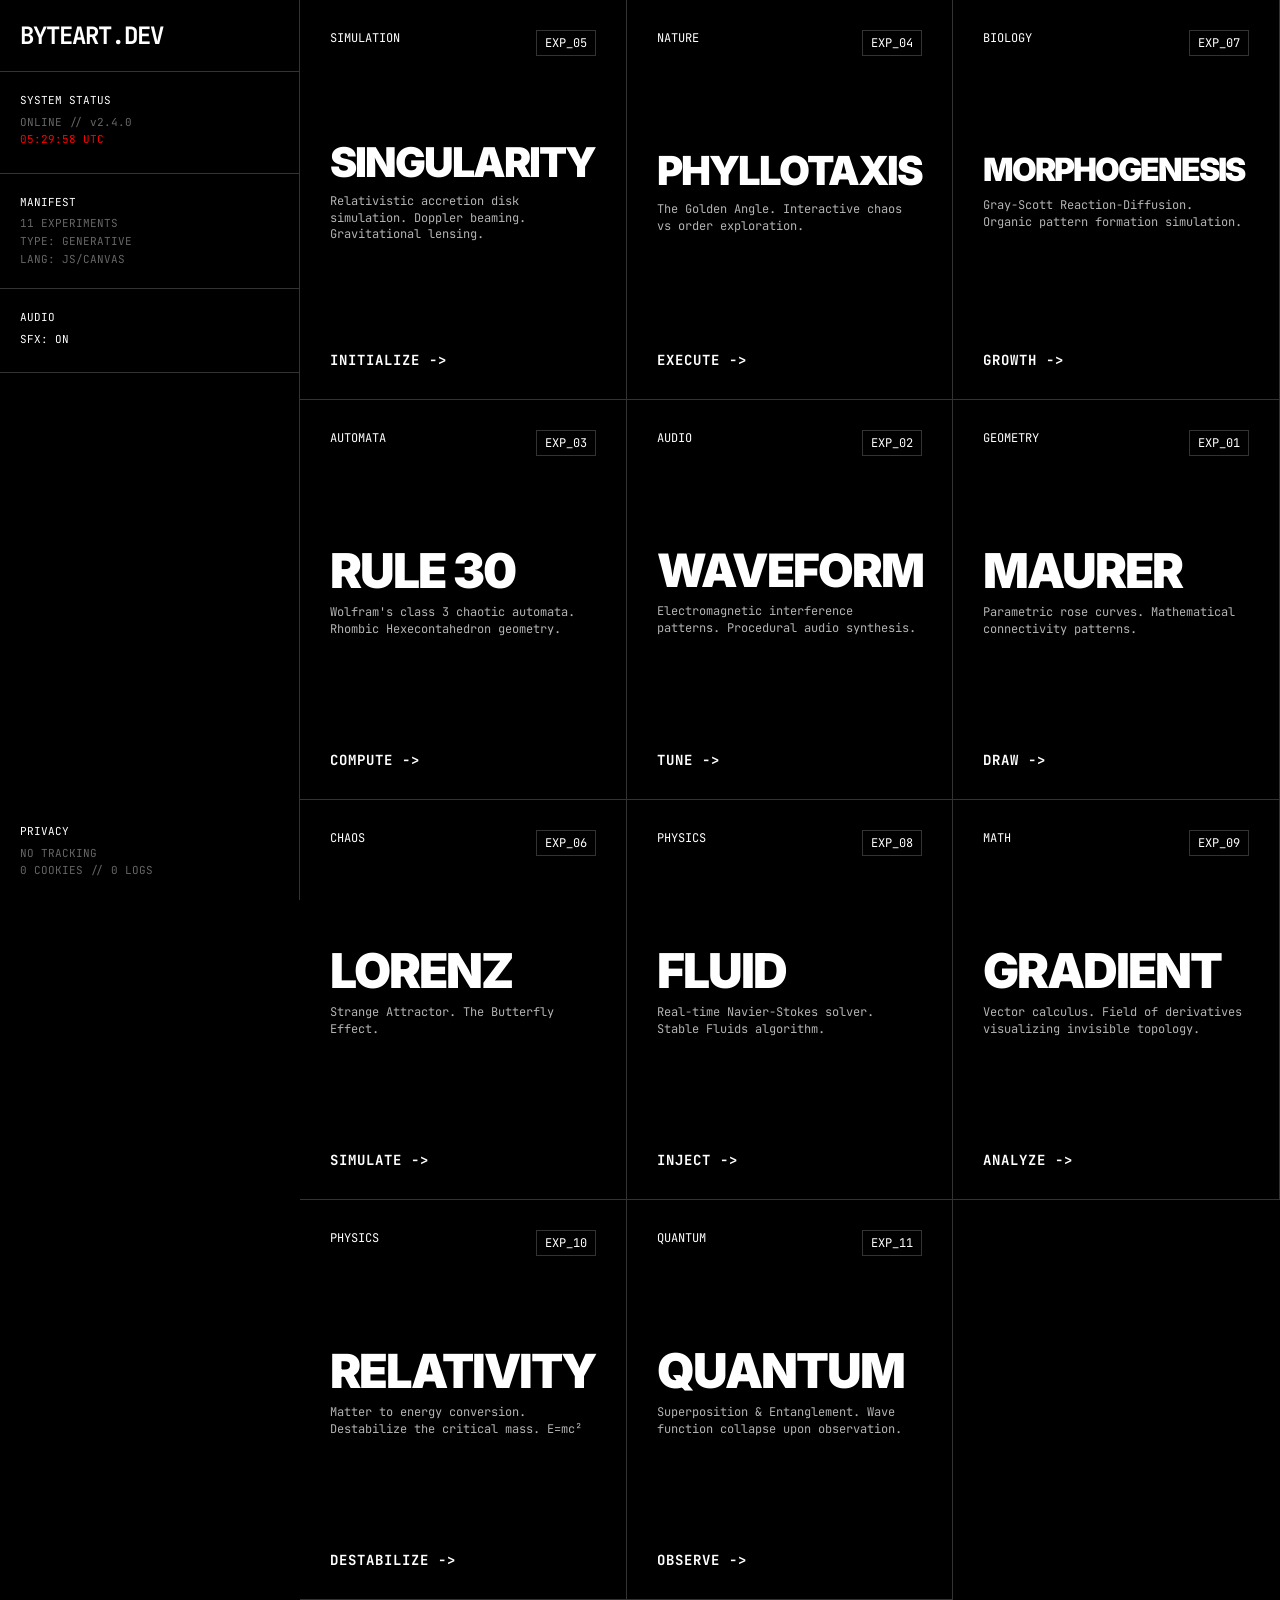
==== commit 0e8b1b29: "Fix experiment review findings: factual and code corrections - Rule 30 is Wolfram class 3 (chaotic)," ====
--- a/index.html
+++ b/index.html
@@ -103,7 +103,7 @@
                 </div>
                 <div>
                     <h2 class="glitch" data-text="RULE 30">RULE 30</h2>
-                    <p>Stephen Wolfram's class 4 automata. Rhombic Hexecontahedron geometry.</p>
+                    <p>Wolfram's class 3 chaotic automata. Rhombic Hexecontahedron geometry.</p>
                 </div>
                 <div class="action">Compute</div>
             </div>
@@ -199,7 +199,7 @@
                 </div>
                 <div>
                     <h2 class="glitch" data-text="RELATIVITY">RELATIVITY</h2>
-                    <p>Matter to Energy conversion. Critical mass simulation. E=mc²</p>
+                    <p>Matter to energy conversion. Destabilize the critical mass. E=mc²</p>
                 </div>
                 <div class="action">Destabilize</div>
             </div>
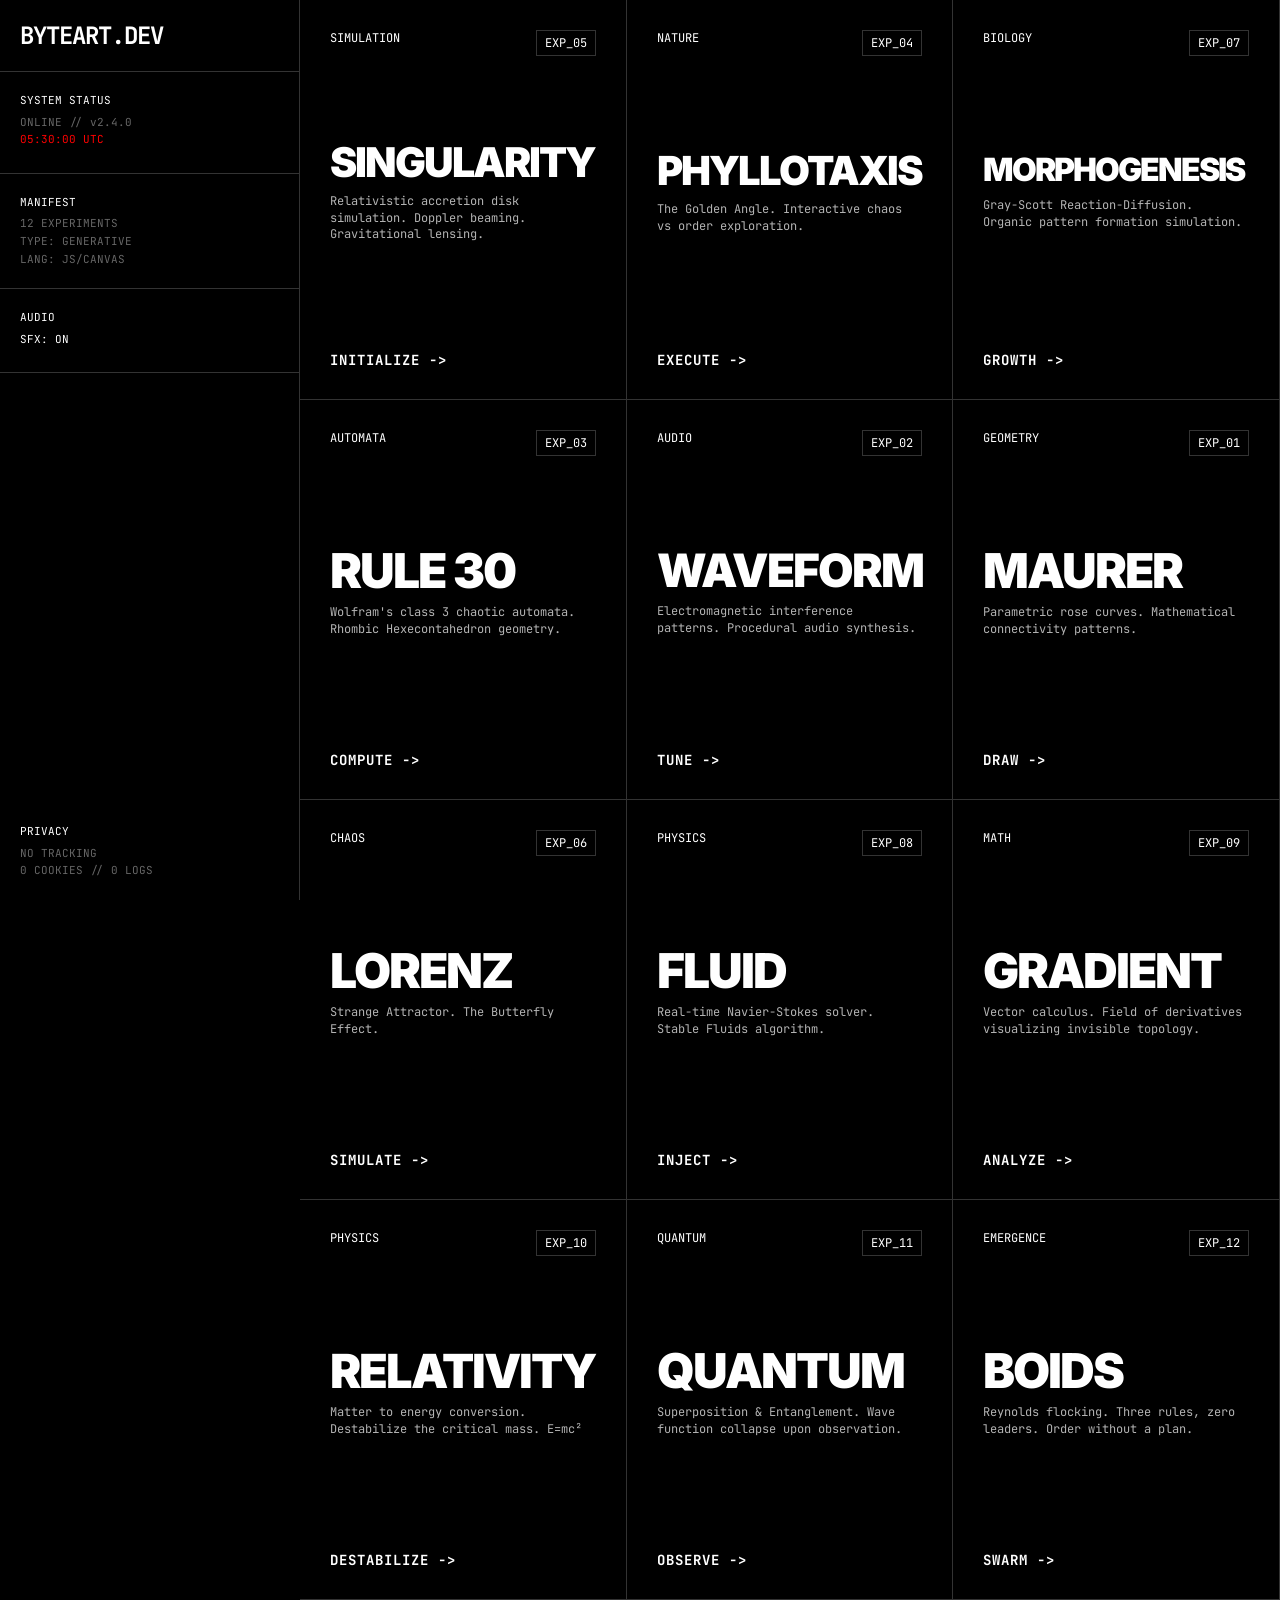
==== commit a35a3767: "Add EXP_12: BOIDS (Reynolds flocking, emergence) - New animations/boids.html: separation, alignment," ====
--- a/index.html
+++ b/index.html
@@ -24,7 +24,7 @@
 
             <div class="meta-block">
                 <span>MANIFEST</span>
-                11 EXPERIMENTS<br>
+                12 EXPERIMENTS<br>
                 TYPE: GENERATIVE<br>
                 LANG: JS/CANVAS
             </div>
@@ -218,6 +218,22 @@
                     <p>Superposition & Entanglement. Wave function collapse upon observation.</p>
                 </div>
                 <div class="action">Observe</div>
+            </div>
+
+            <!-- Boids (Emergence) -->
+            <div class="block" data-href="animations/boids.html">
+                <div class="block-header">
+                    <span>Emergence</span>
+                    <div class="header-end">
+                        <span class="src-btn" data-src="animations/boids.html">[SRC]</span>
+                        <span class="id-tag">EXP_12</span>
+                    </div>
+                </div>
+                <div>
+                    <h2 class="glitch" data-text="BOIDS">BOIDS</h2>
+                    <p>Reynolds flocking. Three rules, zero leaders. Order without a plan.</p>
+                </div>
+                <div class="action">Swarm</div>
             </div>
 
         </main>
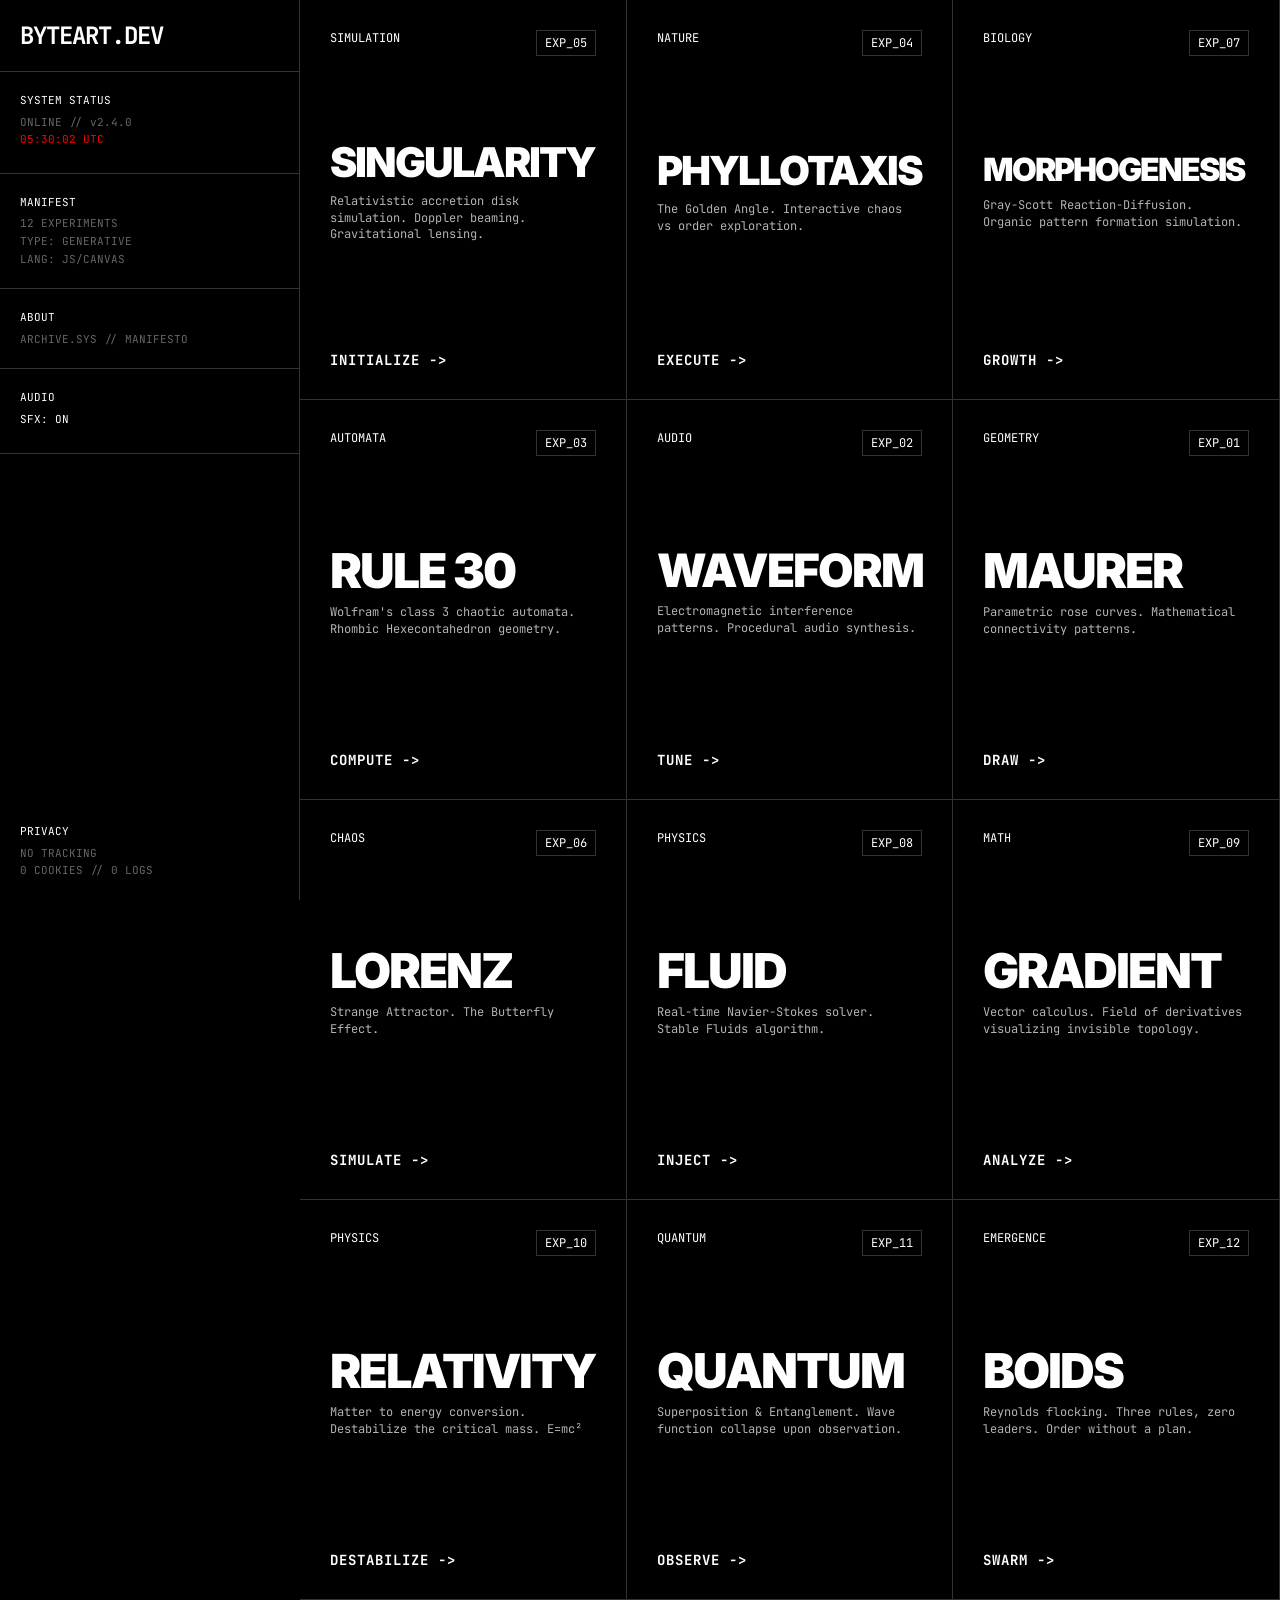
==== commit 3ece2f16: "Add ABOUT block: project manifesto in the terminal modal - Sidebar ABOUT block opens a manifesto in " ====
--- a/index.html
+++ b/index.html
@@ -29,6 +29,12 @@
                 LANG: JS/CANVAS
             </div>
 
+            <div class="meta-block about-block" id="about-toggle" title="About this archive" role="button"
+                tabindex="0">
+                <span>ABOUT</span>
+                ARCHIVE.SYS // MANIFESTO
+            </div>
+
             <div class="meta-block audio-block" id="audio-toggle" title="Toggle interface sounds" role="button"
                 tabindex="0">
                 <span>AUDIO</span>
@@ -248,7 +254,7 @@
     <div id="term-modal">
         <div id="term-window">
             <div id="term-head">
-                <span>SOURCE_CODE_VIEWER // V1.0</span>
+                <span id="term-title">SOURCE_CODE_VIEWER // V1.0</span>
                 <span id="close-btn" tabindex="0" role="button">[X]</span>
             </div>
             <div id="term-body" class="scrollbar" tabindex="0">
--- a/assets/style.css
+++ b/assets/style.css
@@ -85,17 +85,20 @@
     margin-bottom: 4px;
 }
 
-/* AUDIO TOGGLE */
-.audio-block {
+/* AUDIO & ABOUT TOGGLES */
+.audio-block,
+.about-block {
     cursor: pointer;
     user-select: none;
 }
 
-.audio-block:hover {
+.audio-block:hover,
+.about-block:hover {
     background: #111;
 }
 
-.audio-block:focus-visible {
+.audio-block:focus-visible,
+.about-block:focus-visible {
     outline: 1px solid var(--fg);
     outline-offset: -1px;
 }
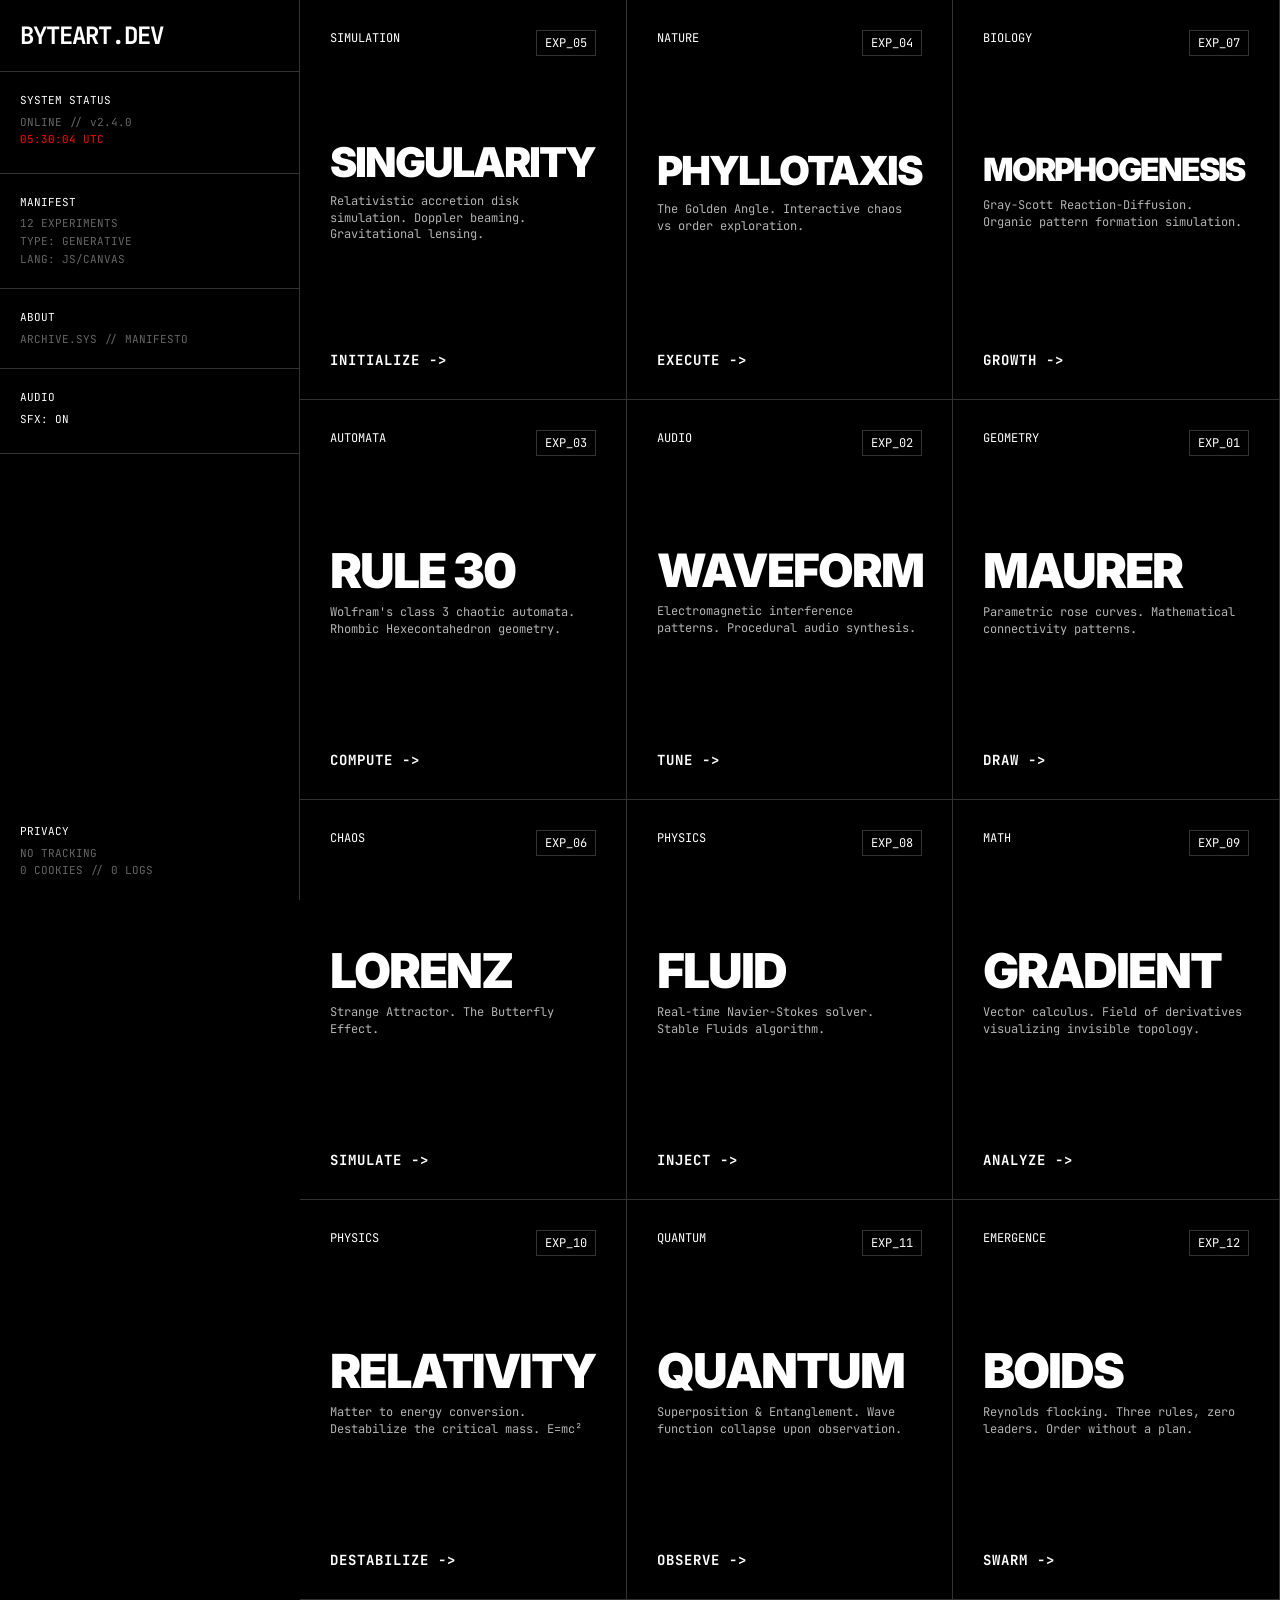
==== commit 14e8a0ac: "Restyle modal: drop green terminal look, match site palette - White border, inverted white header, w" ====
--- a/index.html
+++ b/index.html
@@ -250,7 +250,7 @@
         <div id="boot-log"></div>
     </div>
 
-    <!-- HEX DUMP MODAL -->
+    <!-- MODAL: SOURCE VIEWER / MANIFESTO -->
     <div id="term-modal">
         <div id="term-window">
             <div id="term-head">
--- a/assets/style.css
+++ b/assets/style.css
@@ -21,8 +21,6 @@
     --grid: #333333;
     --accent: #ff0000;
     /* System Error Red */
-    --term: #00ff00;
-    /* Terminal Green */
 }
 
 * {
@@ -217,7 +215,7 @@
     content: ' ->';
 }
 
-/* MODAL (HEX DUMP) */
+/* MODAL (SOURCE / MANIFESTO) */
 #term-modal {
     display: none;
     /* Hidden */
@@ -237,14 +235,13 @@
     width: 800px;
     height: 600px;
     background: #000;
-    border: 1px solid var(--term);
+    border: 1px solid var(--fg);
     display: flex;
     flex-direction: column;
-    box-shadow: 0 0 20px rgba(0, 255, 0, 0.2);
 }
 
 #term-head {
-    background: var(--term);
+    background: var(--fg);
     color: #000;
     padding: 5px 10px;
     font-family: 'JetBrains Mono', monospace;
@@ -258,7 +255,7 @@
     padding: 20px;
     flex: 1;
     overflow: auto;
-    color: var(--term);
+    color: var(--fg);
     font-family: 'JetBrains Mono', monospace;
     font-size: 12px;
     white-space: pre;
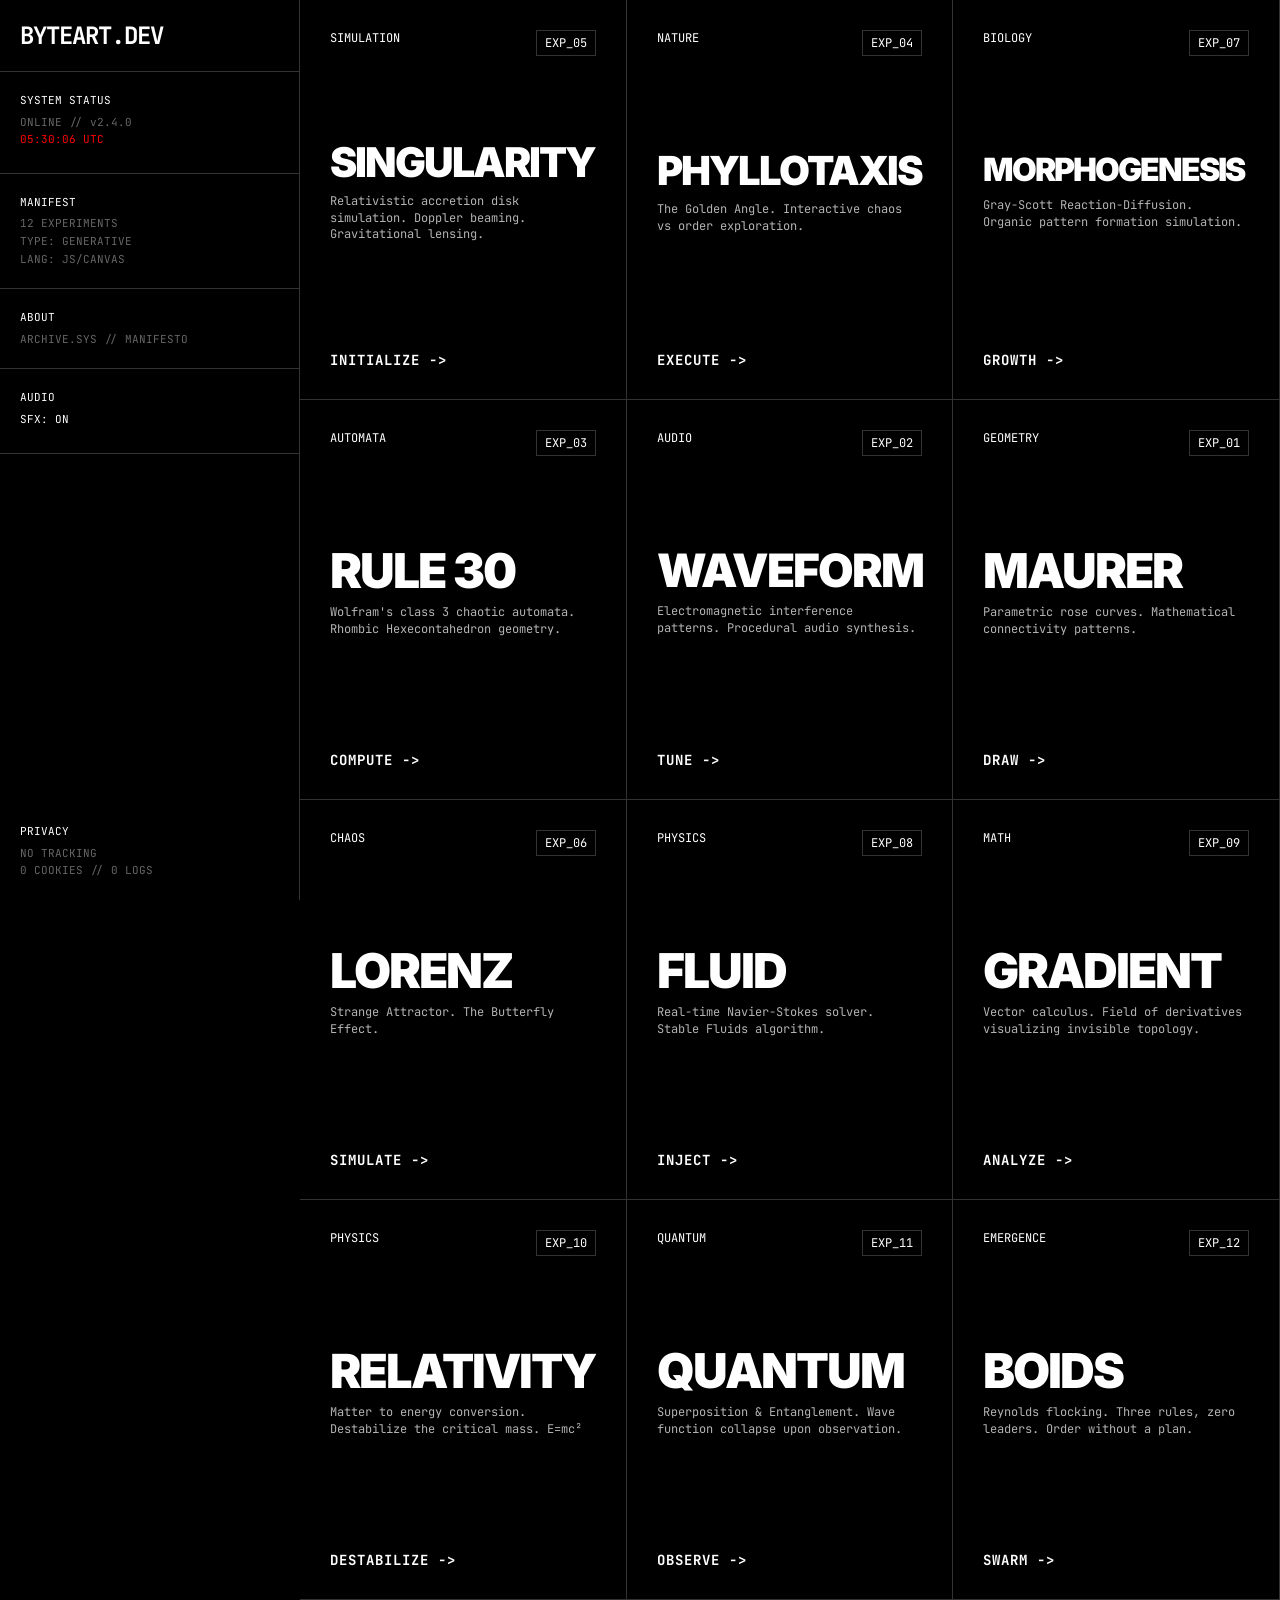
==== commit b559fbed: "Add [INFO] per experiment: explanation modal on every card - New [INFO] button next to [SRC] on all " ====
--- a/index.html
+++ b/index.html
@@ -56,6 +56,7 @@
                     <span>Simulation</span>
                     <div class="header-end">
                         <span class="src-btn" data-src="animations/singularity.html">[SRC]</span>
+                        <span class="info-btn" data-exp="singularity">[INFO]</span>
                         <span class="id-tag">EXP_05</span>
                     </div>
                 </div>
@@ -72,6 +73,7 @@
                     <span>Nature</span>
                     <div class="header-end">
                         <span class="src-btn" data-src="animations/fibonacci.html">[SRC]</span>
+                        <span class="info-btn" data-exp="fibonacci">[INFO]</span>
                         <span class="id-tag">EXP_04</span>
                     </div>
                 </div>
@@ -88,6 +90,7 @@
                     <span>Biology</span>
                     <div class="header-end">
                         <span class="src-btn" data-src="animations/reaction_diffusion.html">[SRC]</span>
+                        <span class="info-btn" data-exp="reaction_diffusion">[INFO]</span>
                         <span class="id-tag">EXP_07</span>
                     </div>
                 </div>
@@ -104,6 +107,7 @@
                     <span>Automata</span>
                     <div class="header-end">
                         <span class="src-btn" data-src="animations/wolfram.html">[SRC]</span>
+                        <span class="info-btn" data-exp="wolfram">[INFO]</span>
                         <span class="id-tag">EXP_03</span>
                     </div>
                 </div>
@@ -120,6 +124,7 @@
                     <span>Audio</span>
                     <div class="header-end">
                         <span class="src-btn" data-src="animations/radio.html">[SRC]</span>
+                        <span class="info-btn" data-exp="radio">[INFO]</span>
                         <span class="id-tag">EXP_02</span>
                     </div>
                 </div>
@@ -136,6 +141,7 @@
                     <span>Geometry</span>
                     <div class="header-end">
                         <span class="src-btn" data-src="animations/mathematica.html">[SRC]</span>
+                        <span class="info-btn" data-exp="mathematica">[INFO]</span>
                         <span class="id-tag">EXP_01</span>
                     </div>
                 </div>
@@ -152,6 +158,7 @@
                     <span>Chaos</span>
                     <div class="header-end">
                         <span class="src-btn" data-src="animations/lorenz.html">[SRC]</span>
+                        <span class="info-btn" data-exp="lorenz">[INFO]</span>
                         <span class="id-tag">EXP_06</span>
                     </div>
                 </div>
@@ -168,6 +175,7 @@
                     <span>Physics</span>
                     <div class="header-end">
                         <span class="src-btn" data-src="animations/fluid.html">[SRC]</span>
+                        <span class="info-btn" data-exp="fluid">[INFO]</span>
                         <span class="id-tag">EXP_08</span>
                     </div>
                 </div>
@@ -184,6 +192,7 @@
                     <span>Math</span>
                     <div class="header-end">
                         <span class="src-btn" data-src="animations/gradient.html">[SRC]</span>
+                        <span class="info-btn" data-exp="gradient">[INFO]</span>
                         <span class="id-tag">EXP_09</span>
                     </div>
                 </div>
@@ -200,6 +209,7 @@
                     <span>Physics</span>
                     <div class="header-end">
                         <span class="src-btn" data-src="animations/relativity.html">[SRC]</span>
+                        <span class="info-btn" data-exp="relativity">[INFO]</span>
                         <span class="id-tag">EXP_10</span>
                     </div>
                 </div>
@@ -216,6 +226,7 @@
                     <span>Quantum</span>
                     <div class="header-end">
                         <span class="src-btn" data-src="animations/quantum.html">[SRC]</span>
+                        <span class="info-btn" data-exp="quantum">[INFO]</span>
                         <span class="id-tag">EXP_11</span>
                     </div>
                 </div>
@@ -232,6 +243,7 @@
                     <span>Emergence</span>
                     <div class="header-end">
                         <span class="src-btn" data-src="animations/boids.html">[SRC]</span>
+                        <span class="info-btn" data-exp="boids">[INFO]</span>
                         <span class="id-tag">EXP_12</span>
                     </div>
                 </div>
--- a/assets/style.css
+++ b/assets/style.css
@@ -137,7 +137,8 @@
     outline-offset: -2px;
 }
 
-.src-btn:focus-visible {
+.src-btn:focus-visible,
+.info-btn:focus-visible {
     outline: 1px solid currentColor;
 }
 
@@ -165,19 +166,22 @@
     border-color: var(--bg);
 }
 
-/* SOURCE BUTTON */
-.src-btn {
+/* SOURCE & INFO BUTTONS */
+.src-btn,
+.info-btn {
     font-size: 10px;
     opacity: 0;
     /* Hidden by default */
     font-weight: bold;
 }
 
-.src-btn:hover {
+.src-btn:hover,
+.info-btn:hover {
     text-decoration: underline;
 }
 
-.block:hover .src-btn {
+.block:hover .src-btn,
+.block:hover .info-btn {
     opacity: 1;
 }
 
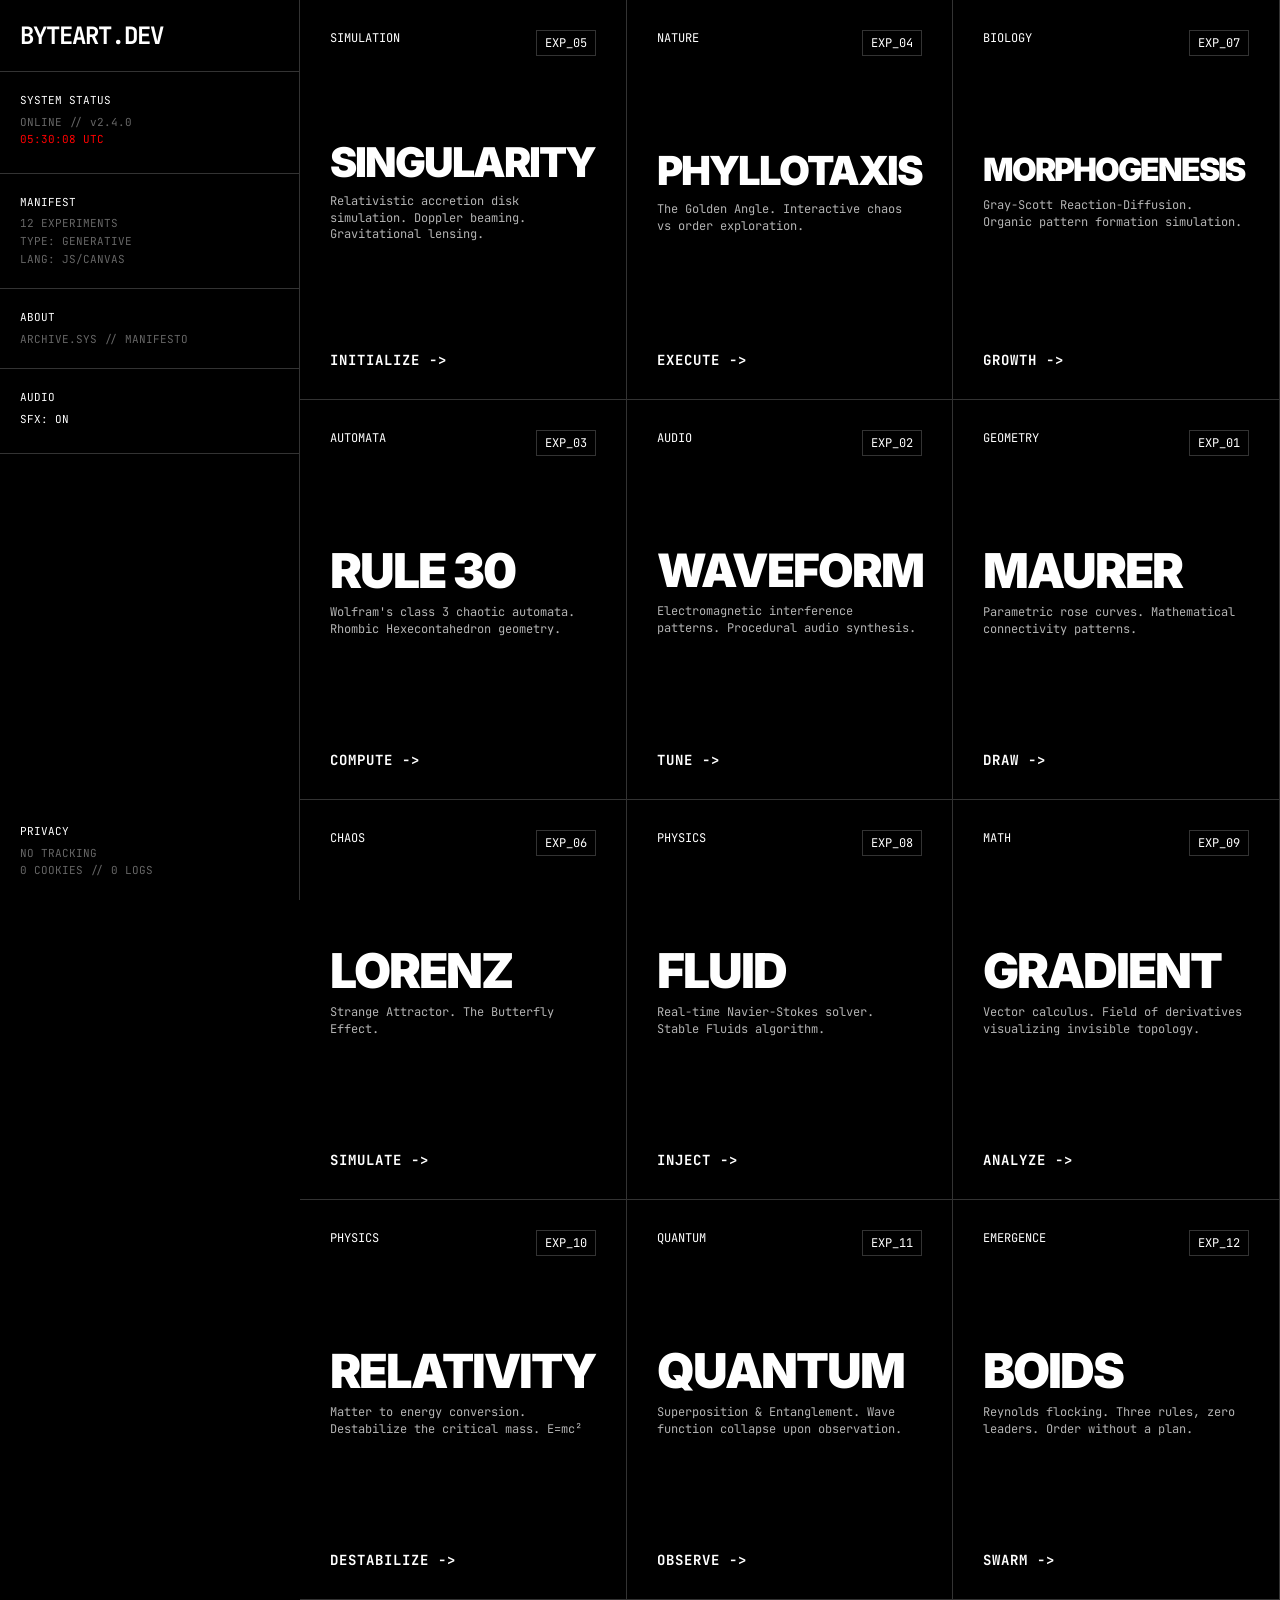
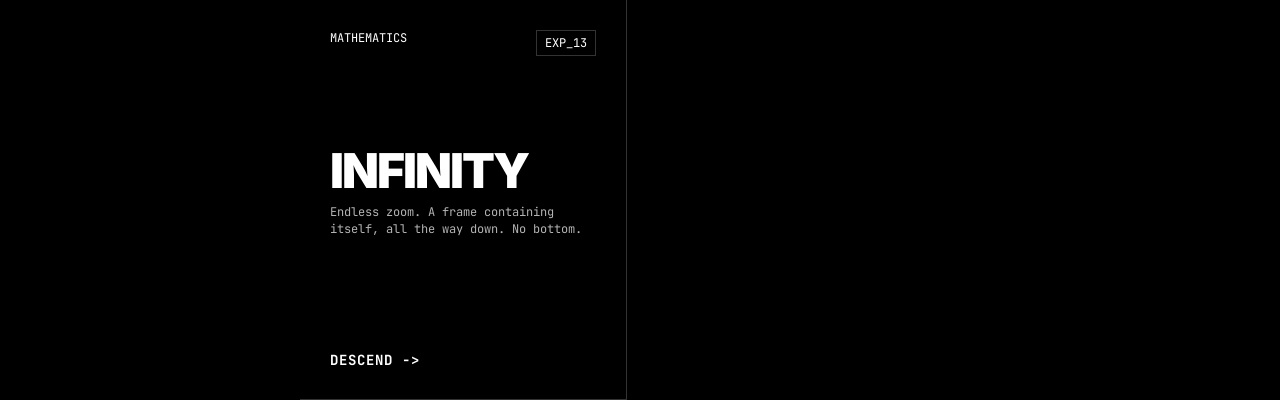
==== commit 43f53009: "Add EXP_13 INFINITY: endless-zoom feedback loop experiment Co-authored-by: KaiByka <KaiByka@users.no" ====
--- a/index.html
+++ b/index.html
@@ -254,6 +254,23 @@
                 <div class="action">Swarm</div>
             </div>
 
+            <!-- Infinity (Mathematics) -->
+            <div class="block" data-href="animations/infinity.html">
+                <div class="block-header">
+                    <span>Mathematics</span>
+                    <div class="header-end">
+                        <span class="src-btn" data-src="animations/infinity.html">[SRC]</span>
+                        <span class="info-btn" data-exp="infinity">[INFO]</span>
+                        <span class="id-tag">EXP_13</span>
+                    </div>
+                </div>
+                <div>
+                    <h2 class="glitch" data-text="INFINITY">INFINITY</h2>
+                    <p>Endless zoom. A frame containing itself, all the way down. No bottom.</p>
+                </div>
+                <div class="action">Descend</div>
+            </div>
+
         </main>
     </div>
 
